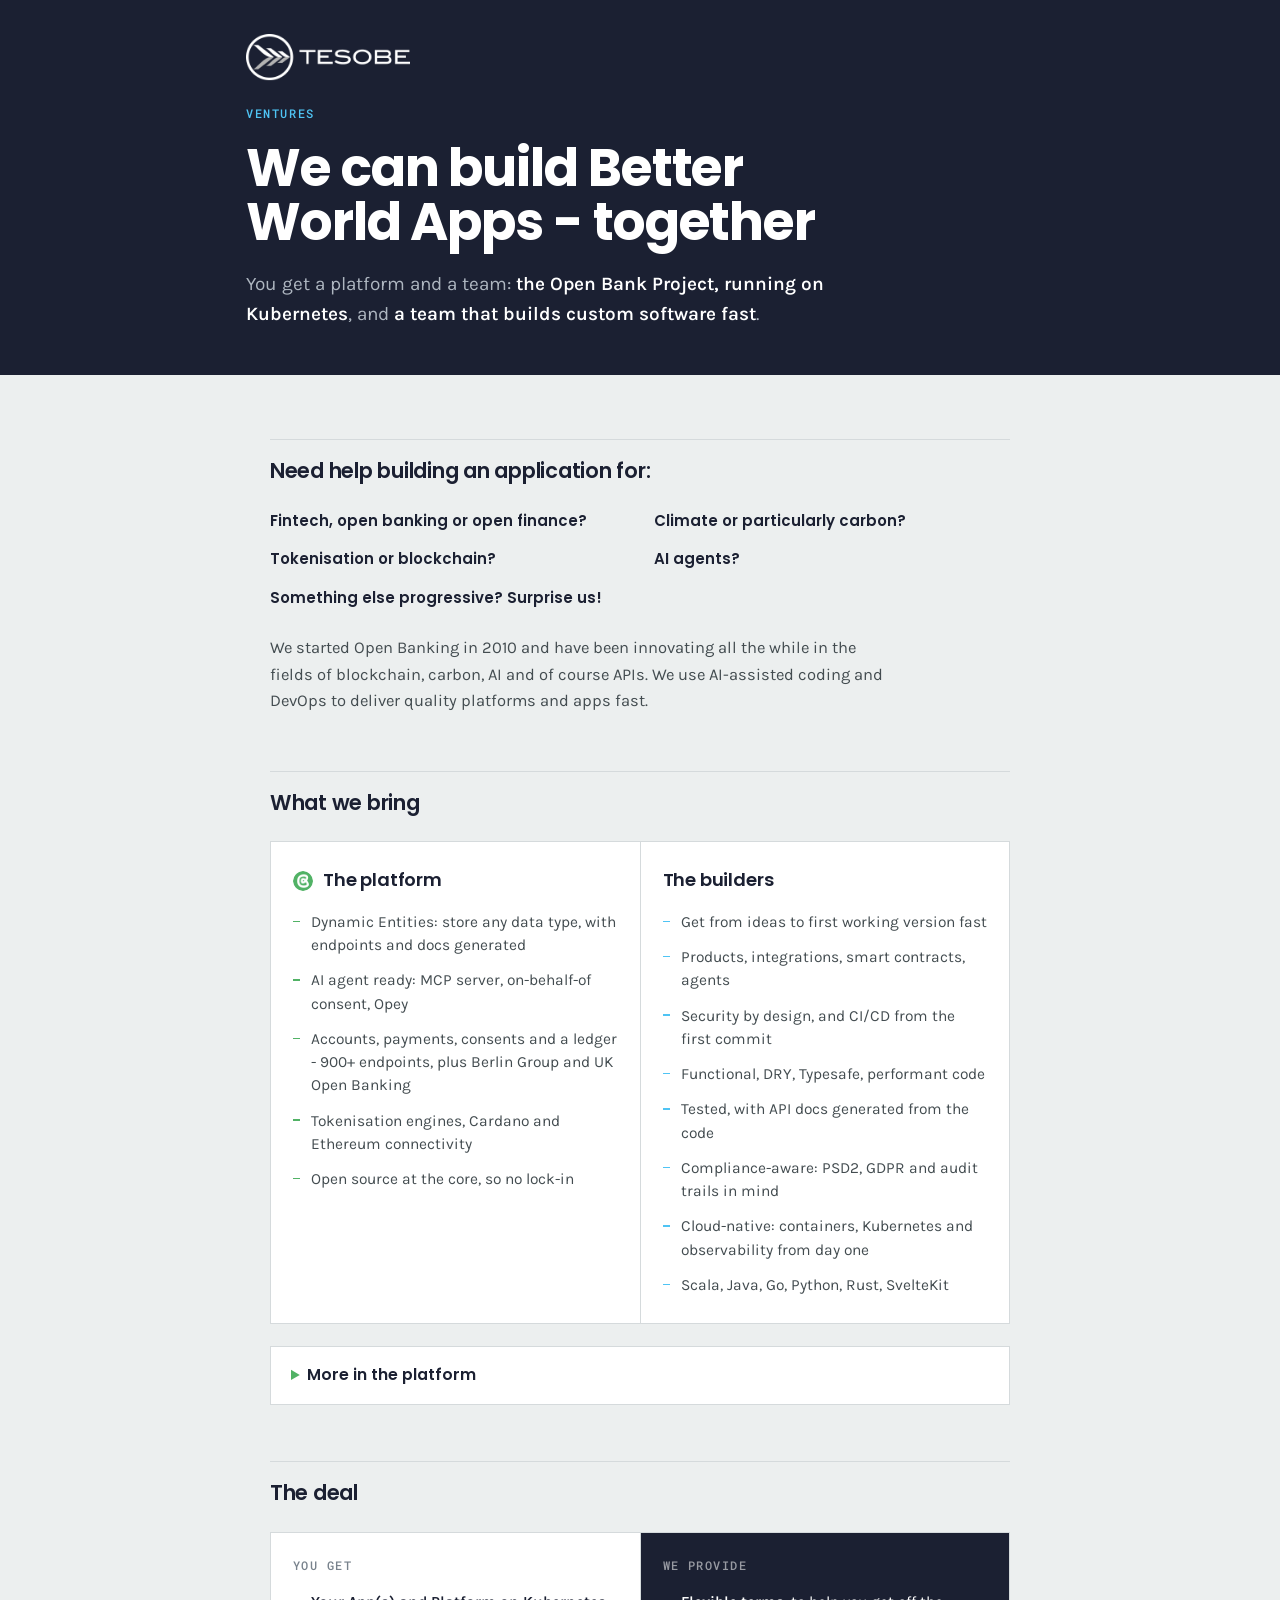
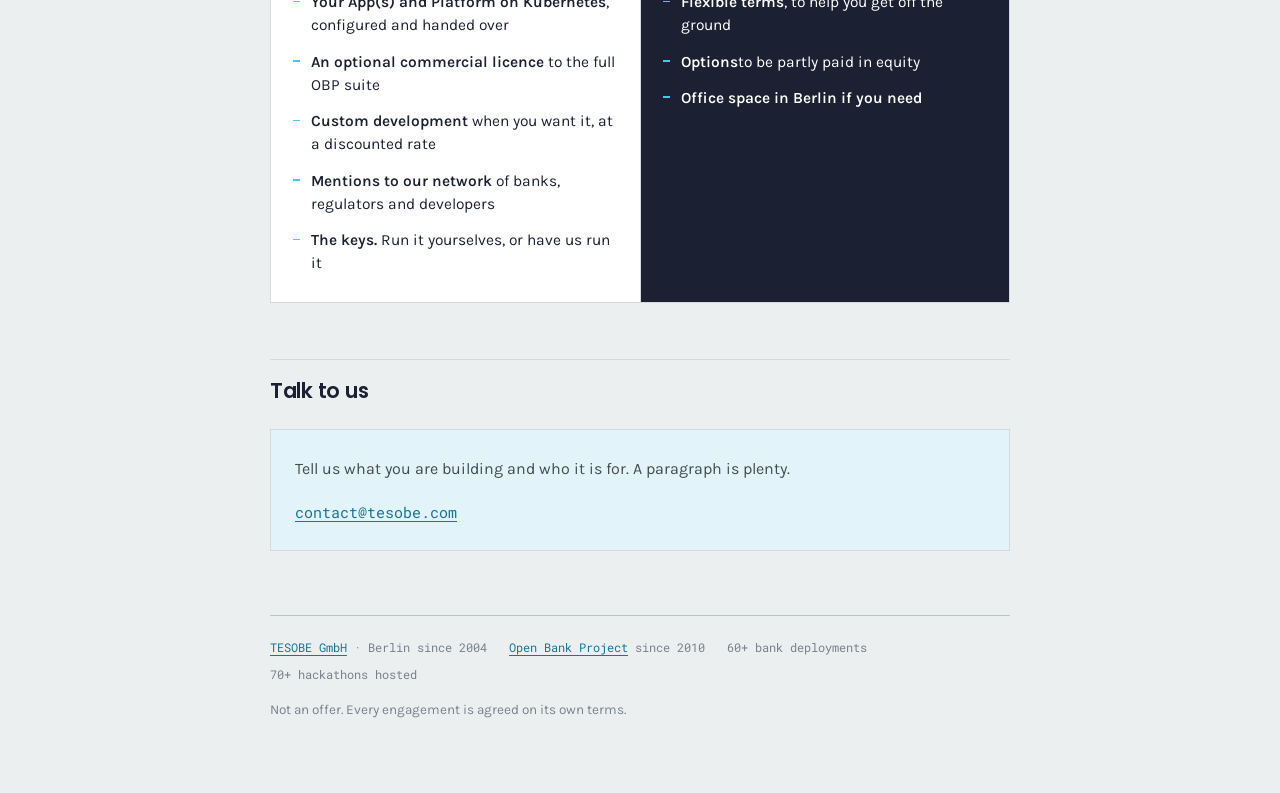
==== docs/index.html @ 0cf155ab "builders" ====
<!doctype html>
<html lang="en">
<head>
<meta charset="utf-8">
<meta name="viewport" content="width=device-width, initial-scale=1">
<!-- ARTIFACT-START -->
<title>TESOBE Ventures</title>
<link rel="preconnect" href="https://fonts.googleapis.com">
<link rel="preconnect" href="https://fonts.gstatic.com" crossorigin>
<link rel="stylesheet" href="https://fonts.googleapis.com/css2?family=Poppins:wght@500;600;700&family=Karla:wght@400;500;700&family=Roboto+Mono:wght@400;500&display=swap">
<style>
  :root{
    --ground:#ECEFEF;
    --surface:#FFFFFF;
    --ink:#1B2032;
    --ink-2:#434C50;
    --muted:#78828C;
    --rule:#D5DADC;
    --rule-strong:#BDC4C8;
    --brand:#4FC4F4;
    --accent:#15759B;
    --accent-soft:#E3F3FA;
    --obp:#51B265;
    --obp-deep:#35804A;
    --masthead:#1B2032;
    --masthead-ink-2:#AEB6C0;
    --sans:"Poppins","Helvetica Neue",Helvetica,Arial,sans-serif;
    --body:"Karla","Helvetica Neue",Helvetica,Arial,sans-serif;
    --mono:"Roboto Mono",ui-monospace,SFMono-Regular,Menlo,Consolas,monospace;
  }
  @media (prefers-color-scheme: dark){
    :root:not([data-theme="light"]){
      --ground:#141926;
      --surface:#1E2433;
      --ink:#E9EDF0;
      --ink-2:#AEB7C2;
      --muted:#7F8895;
      --rule:#2B3244;
      --rule-strong:#3A435A;
      --accent:#6FD3F8;
      --accent-soft:#12303E;
      --obp-deep:#77CC8B;
      --masthead:#0F1420;
    }
  }
  :root[data-theme="dark"]{
    --ground:#141926;
    --surface:#1E2433;
    --ink:#E9EDF0;
    --ink-2:#AEB7C2;
    --muted:#7F8895;
    --rule:#2B3244;
    --rule-strong:#3A435A;
    --accent:#6FD3F8;
    --accent-soft:#12303E;
    --obp-deep:#77CC8B;
    --masthead:#0F1420;
  }

  *{box-sizing:border-box}
  body{
    margin:0;
    background:var(--ground);
    color:var(--ink);
    font-family:var(--body);
    font-size:17px;
    line-height:1.6;
    -webkit-font-smoothing:antialiased;
  }
  .page{max-width:788px; margin:0 auto; padding-inline:24px; padding-block:8px 72px}
  @media (max-width:520px){ .page{padding-inline:16px; padding-block:4px 56px} }

  a{color:var(--accent); text-underline-offset:3px; text-decoration-thickness:1px}
  a:focus-visible,summary:focus-visible{outline:2px solid var(--accent); outline-offset:3px; border-radius:2px}

  .eyebrow{
    font-family:var(--mono); font-size:11.5px; font-weight:500;
    letter-spacing:.14em; text-transform:uppercase; color:var(--accent); margin:0;
  }

  /* ---- masthead ---- */
  .masthead{background:var(--masthead); padding-block:34px 46px; padding-inline:24px}
  .mast-inner{max-width:788px; margin:0 auto}
  .logo{display:block; width:164px; height:auto; margin:0 0 24px}
  .masthead h1{color:#fff}
  .masthead .lede{color:var(--masthead-ink-2)}
  .masthead .lede strong{color:#fff; font-weight:600}
  .masthead .eyebrow{color:var(--brand)}
  @media (max-width:520px){ .masthead{padding-inline:16px} }
  h1{
    font-family:var(--sans); font-weight:700;
    font-size:clamp(34px,6.6vw,52px); line-height:1.04; letter-spacing:-.021em;
    text-wrap:balance; margin:18px 0 0;
  }
  .lede{font-size:19px; line-height:1.58; max-width:60ch; margin:20px 0 0}

  /* ---- sections ---- */
  section{margin-top:56px}
  .sechead{border-top:1px solid var(--rule); padding-top:14px; margin-bottom:22px}
  .sechead h2{font-family:var(--sans); font-weight:600; font-size:21px; letter-spacing:-.012em; margin:0}

  /* ---- two things we bring ---- */
  .bring{display:grid; grid-template-columns:1fr 1fr; gap:1px; background:var(--rule); border:1px solid var(--rule)}
  @media (max-width:640px){ .bring{grid-template-columns:1fr} }
  .panel{background:var(--surface); padding:24px 22px 26px}
  .panel h3{font-family:var(--sans); font-size:18px; font-weight:600; letter-spacing:-.01em; margin:0 0 16px; display:flex; align-items:center; gap:10px}
  .panel ul{list-style:none; margin:0; padding:0; display:flex; flex-direction:column; gap:12px}
  .panel li{font-size:15.5px; line-height:1.5; padding-left:18px; position:relative; color:var(--ink-2)}
  .panel li::before{content:""; position:absolute; left:0; top:.62em; width:7px; height:1.5px; background:var(--brand)}
  .panel.platform li::before{background:var(--obp)}
  .obp-mark{width:20px; height:20px; border-radius:50%; flex:none}

  /* ---- interests ---- */
  .interests{list-style:none; margin:0; padding:0; display:grid; grid-template-columns:1fr 1fr; gap:14px 28px}
  @media (max-width:640px){ .interests{grid-template-columns:1fr} }
  .interests li{font-size:15.5px; line-height:1.5; color:var(--ink-2)}
  .interests b{display:block; margin:0; font-family:var(--sans); font-size:15px; font-weight:600; color:var(--ink); margin-bottom:2px}
  .after{font-size:16.5px; line-height:1.6; color:var(--ink-2); margin:24px 0 0; max-width:62ch}


  /* ---- the deal: figures and get / give ---- */
  .deal{display:grid; grid-template-columns:1fr 1fr; gap:1px; background:var(--rule); border:1px solid var(--rule)}
  @media (max-width:640px){ .deal{grid-template-columns:1fr} }
  .dpanel{background:var(--surface); padding:24px 22px 26px}
  .dpanel h4{font-family:var(--mono); font-size:11.5px; font-weight:500; letter-spacing:.13em; text-transform:uppercase; color:var(--muted); margin:0 0 16px}
  .dpanel ul{list-style:none; margin:0; padding:0; display:flex; flex-direction:column; gap:13px}
  .dpanel li{font-size:15.5px; line-height:1.5; padding-left:18px; position:relative; color:var(--ink)}
  .dpanel li::before{content:""; position:absolute; left:0; top:.62em; width:7px; height:1.5px; background:var(--brand)}
  .dpanel li b{font-weight:600}
  .dpanel.give{background:var(--masthead)}
  .dpanel.give h4{color:rgba(255,255,255,.55)}
  .dpanel.give li{color:#fff}

  /* ---- platform detail, folded away ---- */
  details{background:var(--surface); border:1px solid var(--rule); margin-top:22px}
  summary{cursor:pointer; padding:16px 20px; font-family:var(--sans); font-weight:600; font-size:15.5px; color:var(--ink)}
  summary::marker{color:var(--obp)}
  .stack{list-style:none; margin:0; padding:4px 20px 22px; display:grid; grid-template-columns:1fr 1fr; gap:16px 28px}
  @media (max-width:640px){ .stack{grid-template-columns:1fr} }
  .stack li{font-size:15px; line-height:1.5; color:var(--ink-2)}
  .stack b{display:block; font-family:var(--sans); font-size:14px; font-weight:600; color:var(--obp-deep); margin-bottom:2px}

  /* ---- contact ---- */
  .contact{background:var(--accent-soft); border:1px solid var(--rule); padding:26px 24px}
  .contact p{margin:0 0 14px; font-size:16px; color:var(--ink-2); max-width:58ch}
  .contact .mailto{margin:18px 0 0; font-family:var(--mono); font-size:15px}

  footer{margin-top:64px; border-top:1px solid var(--rule-strong); padding-top:22px}
  .stats{display:flex; flex-wrap:wrap; gap:8px 22px; font-family:var(--mono); font-size:12px; color:var(--muted); margin:0}
  .legal{font-size:13.5px; line-height:1.55; color:var(--muted); max-width:62ch; margin:16px 0 0}

  @page { size: A4; margin: 14mm 12mm; }
  @media print {
    :root{ color-scheme: light; }
    *{ -webkit-print-color-adjust: exact; print-color-adjust: exact; }
    body{ background:#fff; font-size:10.5pt; }
    .page{ padding-block:18px 24px; max-width:none; }
    .masthead{ padding-block:22px 26px; }
    .mast-inner{ max-width:none; }
    h1{ font-size:30pt; }
    section{ margin-top:26px; }
    .bring, .contact, .stack li, .panel li, .deal, .dpanel li{ break-inside:avoid; }
    a{ text-decoration:none; }
  }
</style>
</head>
<body>
<header class="masthead">
  <div class="mast-inner">
    <img class="logo" alt="TESOBE" src="[data-uri]">
    <p class="eyebrow">Ventures</p>
    <h1>We can build Better World Apps - together</h1>
    <p class="lede">You get a platform and a team: <strong>the Open Bank Project, running on Kubernetes</strong>, and <strong>a team that builds custom software fast</strong>.</p>
  </div>
</header>

<div class="page">

  <section id="interests">
    <div class="sechead"><h2>Need help building an application for:</h2></div>
    <ul class="interests">
      <li><b>Fintech, open banking or open finance?</b></li>
      <li><b>Climate or particularly carbon?</b></li>
      <li><b>Tokenisation or blockchain?</b></li>
      <li><b>AI agents?</b></li>
      <li><b>Something else progressive? Surprise us!</b></li>
    </ul>
    <p class="after">We started Open Banking in 2010 and have been innovating all the while in the fields of blockchain, carbon, AI and of course APIs. We use AI-assisted coding and DevOps to deliver quality platforms and apps fast.</p>
  </section>

  <section id="bring">
    <div class="sechead"><h2>What we bring</h2></div>
    <div class="bring">
      <div class="panel platform">
        <h3><img class="obp-mark" alt="" src="[data-uri]">The platform</h3>
        <ul>
          <li>Dynamic Entities: store any data type, with endpoints and docs generated</li>
          <li>AI agent ready: MCP server, on-behalf-of consent, Opey</li>
          <li>Accounts, payments, consents and a ledger - 900+ endpoints, plus Berlin Group and UK Open Banking</li>
          <li>Tokenisation engines, Cardano and Ethereum connectivity</li>
          <li>Open source at the core, so no lock-in</li>
        </ul>
      </div>
      <div class="panel build">
        <h3>The builders</h3>
        <ul>
          <li>Get from ideas to first working version fast</li>
          <li>Products, integrations, smart contracts, agents</li>
          <li>Security by design, and CI/CD from the first commit</li>
          <li>Functional, DRY, Typesafe, performant code</li>
          <li>Tested, with API docs generated from the code</li>
          <li>Compliance-aware: PSD2, GDPR and audit trails in mind</li>
          <li>Cloud-native: containers, Kubernetes and observability from day one</li>
          <li>Scala, Java, Go, Python, Rust, SvelteKit</li>
        </ul>
      </div>
    </div>

    <details>
      <summary>More in the platform</summary>
      <ul class="stack">
        <li><b>Multi-bank</b>Many banks or brands on one instance.</li>
        <li><b>Standards</b>OBP, UK Open Banking, Berlin Group.</li>
        <li><b>Connectors</b>REST, RabbitMQ, gRPC and more - switched by config.</li>
        <li><b>Dynamic endpoints</b>Wrap your own services, no fork.</li>
        <li><b>Signal channels</b>Where agents find each other.</li>
        <li><b>Open source</b>No black boxes.</li>
      </ul>
    </details>
  </section>

  <section id="deal">
    <div class="sechead"><h2>The deal</h2></div>
    <div class="deal">
      <div class="dpanel">
        <h4>You Get</h4>
        <ul>
          <li><b>Your App(s) and Platform on Kubernetes</b>, configured and handed over</li>
          <li><b>An optional commercial licence</b> to the full OBP suite</li>
          <li><b>Custom development</b> when you want it, at a discounted rate</li>
          <li><b>Mentions to our network</b> of banks, regulators and developers</li>
          <li><b>The keys.</b> Run it yourselves, or have us run it</li>
        </ul>
      </div>
      <div class="dpanel give">
        <h4>We provide</h4>
        <ul>
          <li><b>Flexible terms</b>, to help you get off the ground</li>
          <li><b>Options</b>to be partly paid in equity</li>
          <li><b>Office space in Berlin if you need</b></li>
        </ul>
      </div>
    </div>
  </section>

  <section id="talk">
    <div class="sechead"><h2>Talk to us</h2></div>
    <div class="contact">
      <p>Tell us what you are building and who it is for. A paragraph is plenty.</p>
      <p class="mailto"><a href="mailto:contact@tesobe.com?subject=TESOBE%20Ventures">contact@tesobe.com</a></p>
    </div>
  </section>

  <footer>
    <p class="stats">
      <span><a href="https://www.tesobe.com">TESOBE GmbH</a> · Berlin since 2004</span>
      <span><a href="https://www.openbankproject.com">Open Bank Project</a> since 2010</span>
      <span>60+ bank deployments</span>
      <span>70+ hackathons hosted</span>
    </p>
    <p class="legal">Not an offer. Every engagement is agreed on its own terms.</p>
  </footer>

</div>
<!-- ARTIFACT-END -->
</body>
</html>
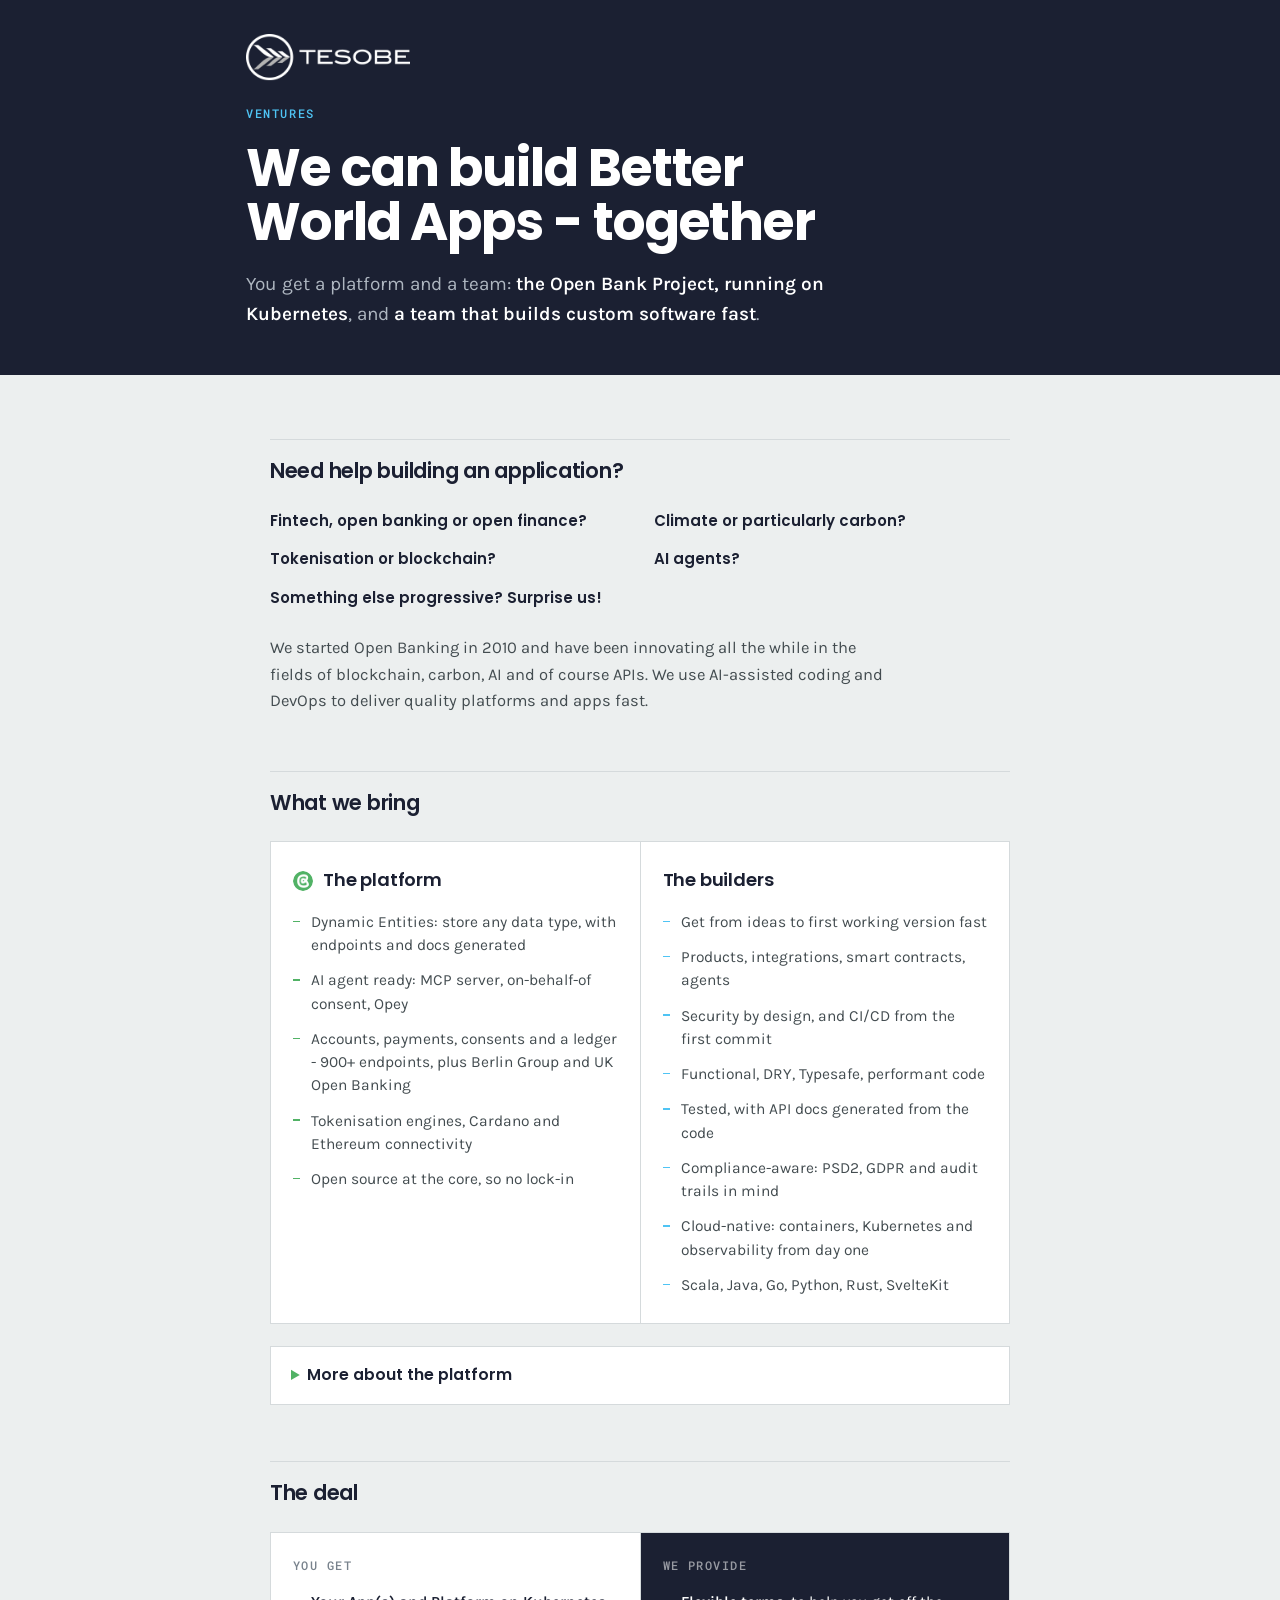
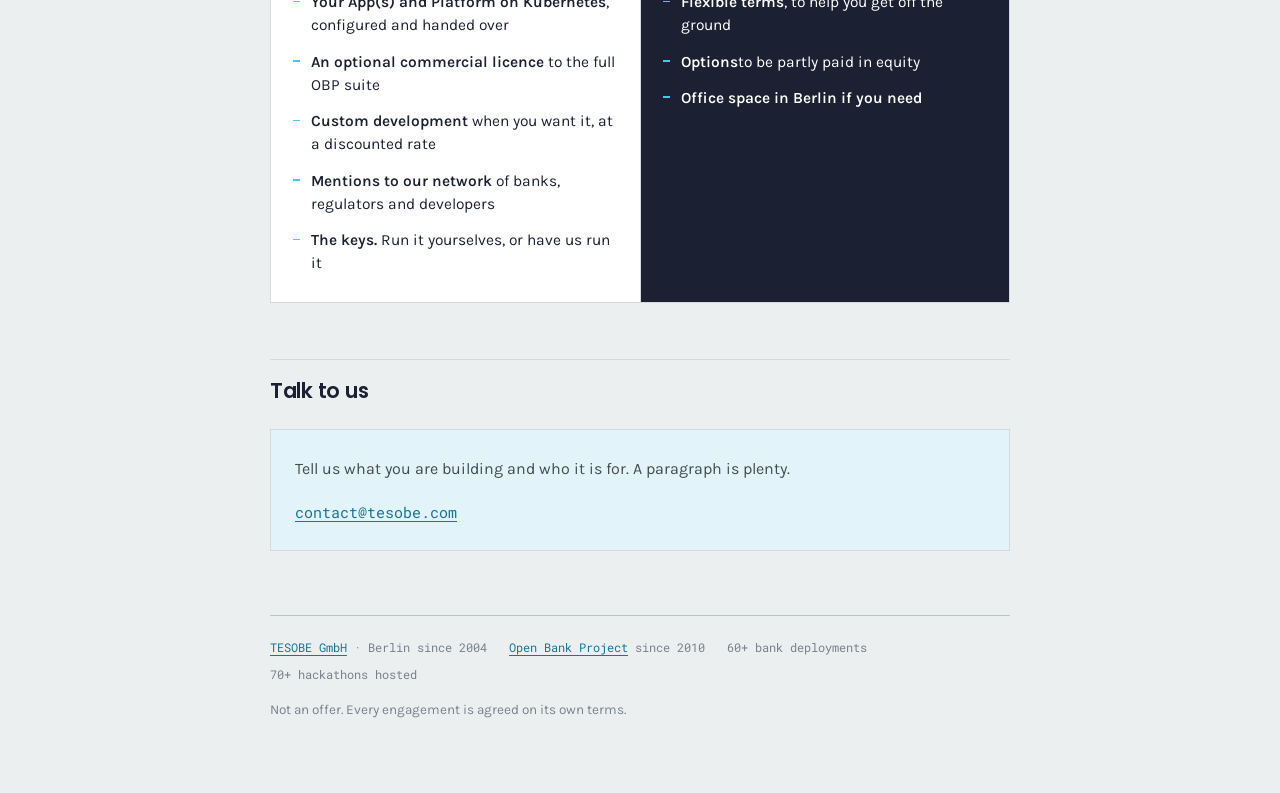
==== commit 31f64c74: "github link" ====
--- a/docs/index.html
+++ b/docs/index.html
@@ -177,7 +177,7 @@
 <div class="page">
 
   <section id="interests">
-    <div class="sechead"><h2>Need help building an application for:</h2></div>
+    <div class="sechead"><h2>Need help building an application?</h2></div>
     <ul class="interests">
       <li><b>Fintech, open banking or open finance?</b></li>
       <li><b>Climate or particularly carbon?</b></li>
@@ -217,14 +217,14 @@
     </div>
 
     <details>
-      <summary>More in the platform</summary>
+      <summary>More about the platform</summary>
       <ul class="stack">
-        <li><b>Multi-bank</b>Many banks or brands on one instance.</li>
-        <li><b>Standards</b>OBP, UK Open Banking, Berlin Group.</li>
-        <li><b>Connectors</b>REST, RabbitMQ, gRPC and more - switched by config.</li>
+        <li><b>Multiple Name Spaces / Tenants</b>Many banks, brands or projects on one instance.</li>
+        <li><b>API Standards</b>OBP, UK Open Banking, Berlin Group.</li>
+        <li><b>Flexible Connectors</b>REST, RabbitMQ, gRPC and more - switched by config.</li>
         <li><b>Dynamic endpoints</b>Wrap your own services, no fork.</li>
         <li><b>Signal channels</b>Where agents find each other.</li>
-        <li><b>Open source</b>No black boxes.</li>
+        <li><b>Open source</b>No black boxes. Us on <a href="https://github.com/OpenBankProject">GitHub</a></li>
       </ul>
     </details>
   </section>
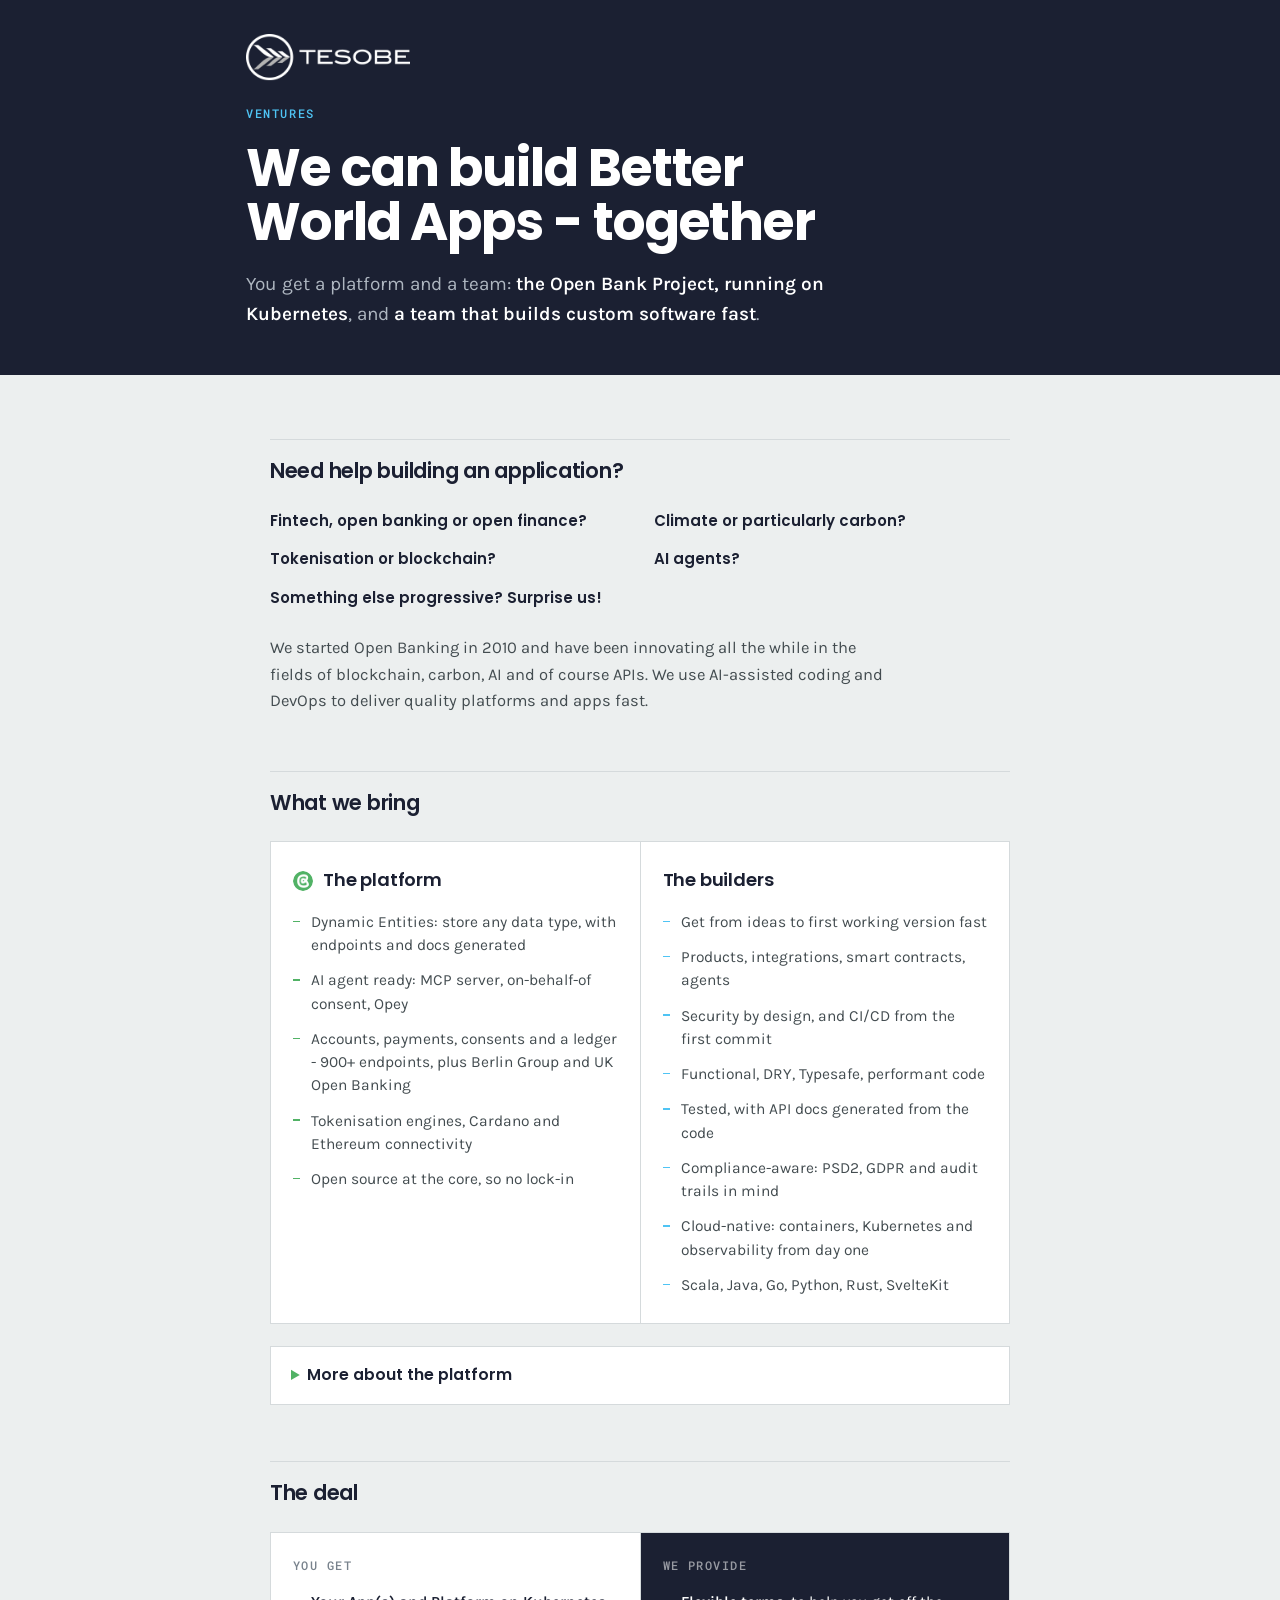
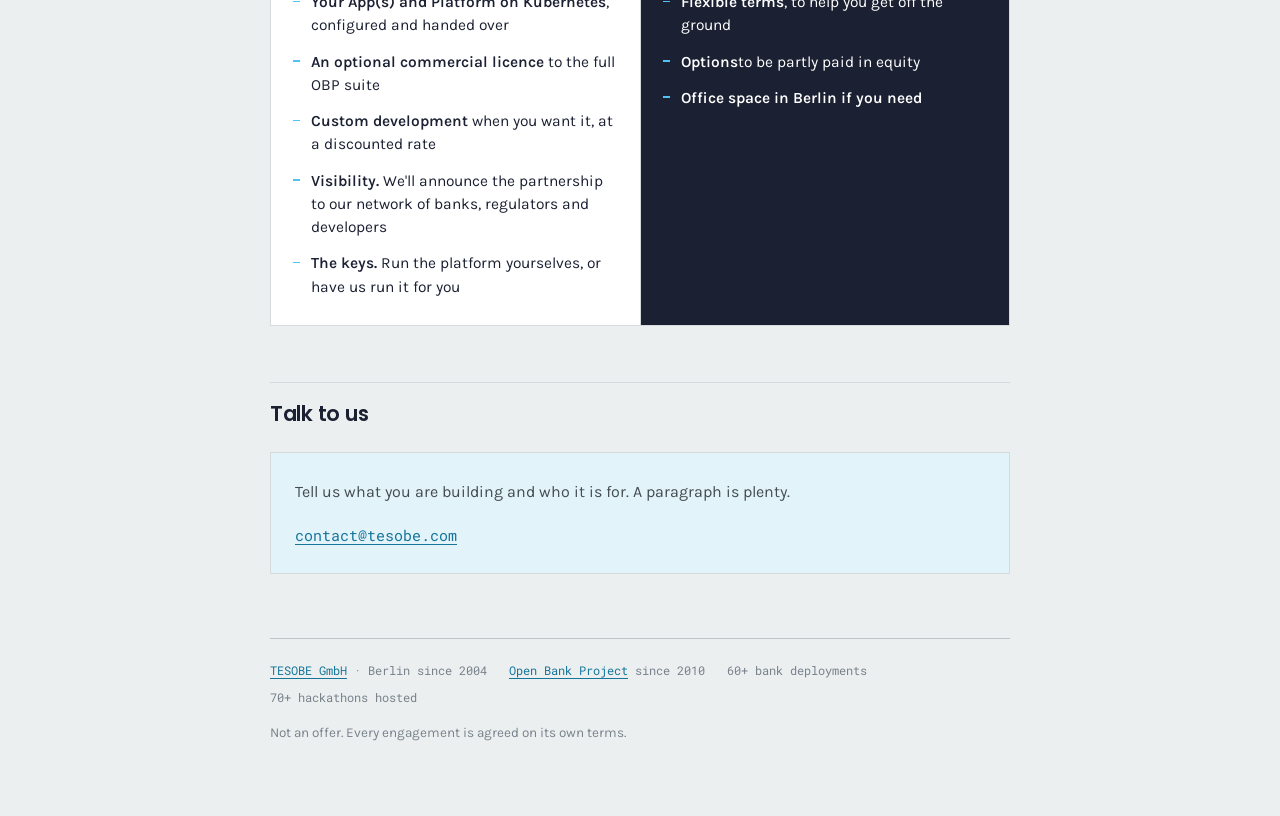
==== commit 53aebbc8: "the deal" ====
--- a/docs/index.html
+++ b/docs/index.html
@@ -238,8 +238,8 @@
           <li><b>Your App(s) and Platform on Kubernetes</b>, configured and handed over</li>
           <li><b>An optional commercial licence</b> to the full OBP suite</li>
           <li><b>Custom development</b> when you want it, at a discounted rate</li>
-          <li><b>Mentions to our network</b> of banks, regulators and developers</li>
-          <li><b>The keys.</b> Run it yourselves, or have us run it</li>
+          <li><b>Visibility.</b> We'll announce the partnership to our network of banks, regulators and developers</li>
+          <li><b>The keys.</b> Run the platform yourselves, or have us run it for you</li>
         </ul>
       </div>
       <div class="dpanel give">
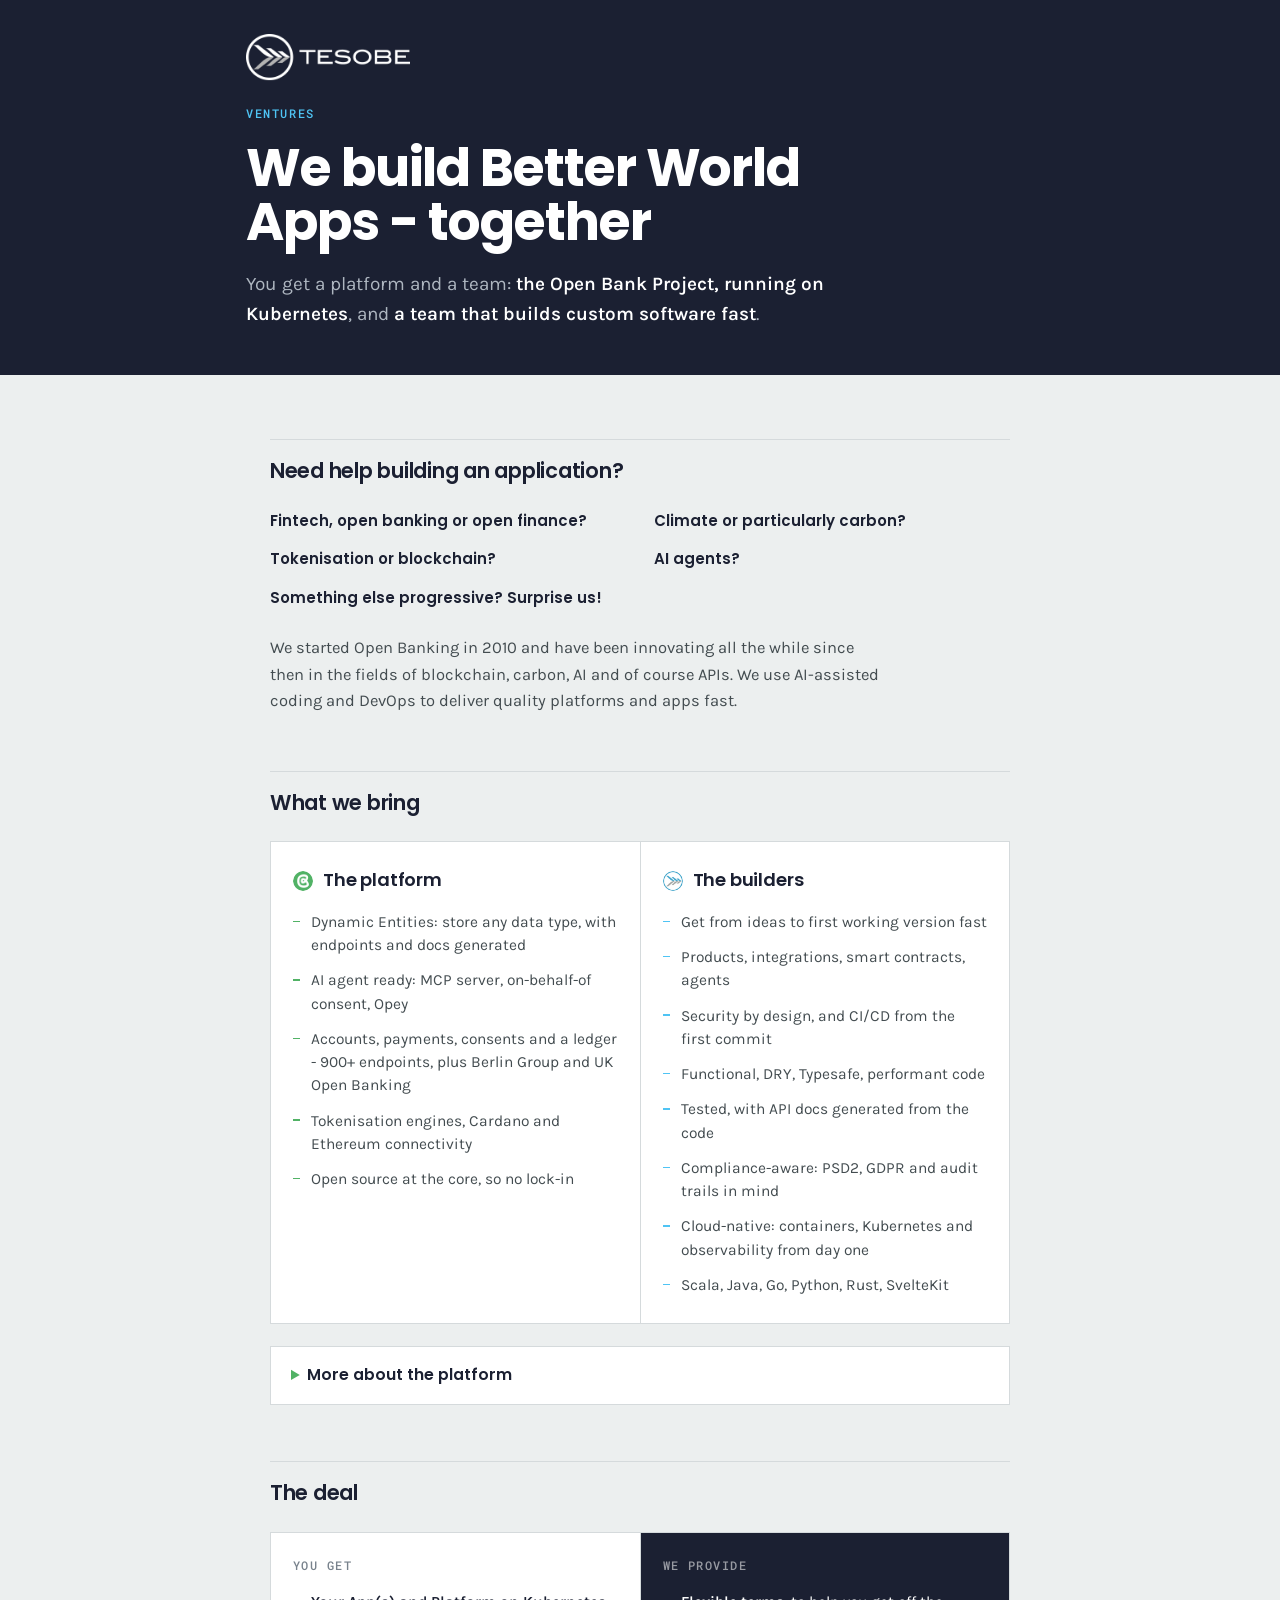
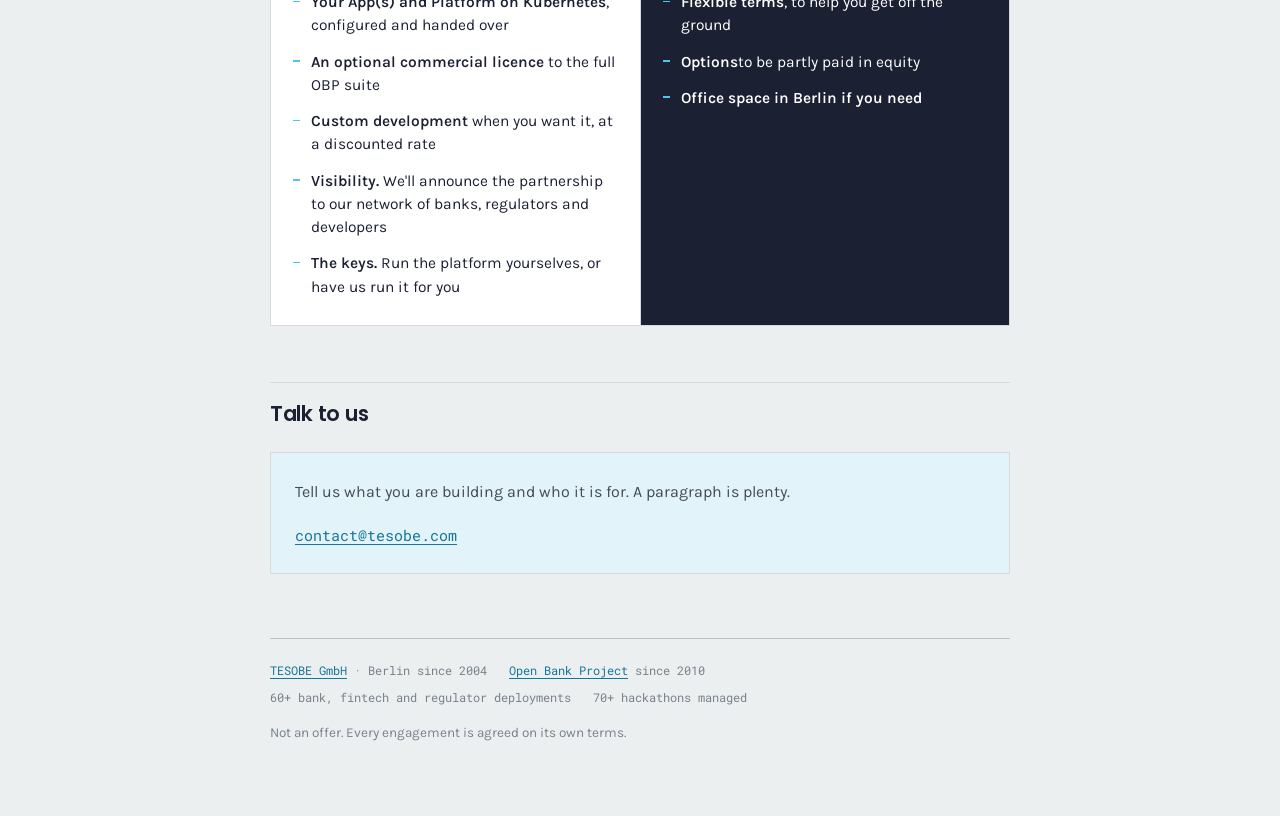
==== commit 0ad73f12: "logo and text" ====
--- a/docs/index.html
+++ b/docs/index.html
@@ -108,7 +108,7 @@
   .panel li{font-size:15.5px; line-height:1.5; padding-left:18px; position:relative; color:var(--ink-2)}
   .panel li::before{content:""; position:absolute; left:0; top:.62em; width:7px; height:1.5px; background:var(--brand)}
   .panel.platform li::before{background:var(--obp)}
-  .obp-mark{width:20px; height:20px; border-radius:50%; flex:none}
+  .logo-mark{width:20px; height:20px; border-radius:50%; flex:none}
 
   /* ---- interests ---- */
   .interests{list-style:none; margin:0; padding:0; display:grid; grid-template-columns:1fr 1fr; gap:14px 28px}
@@ -169,7 +169,7 @@
   <div class="mast-inner">
     <img class="logo" alt="TESOBE" src="[data-uri]">
     <p class="eyebrow">Ventures</p>
-    <h1>We can build Better World Apps - together</h1>
+    <h1>We build Better World Apps - together</h1>
     <p class="lede">You get a platform and a team: <strong>the Open Bank Project, running on Kubernetes</strong>, and <strong>a team that builds custom software fast</strong>.</p>
   </div>
 </header>
@@ -185,14 +185,14 @@
       <li><b>AI agents?</b></li>
       <li><b>Something else progressive? Surprise us!</b></li>
     </ul>
-    <p class="after">We started Open Banking in 2010 and have been innovating all the while in the fields of blockchain, carbon, AI and of course APIs. We use AI-assisted coding and DevOps to deliver quality platforms and apps fast.</p>
+    <p class="after">We started Open Banking in 2010 and have been innovating all the while since then in the fields of blockchain, carbon, AI and of course APIs. We use AI-assisted coding and DevOps to deliver quality platforms and apps fast.</p>
   </section>
 
   <section id="bring">
     <div class="sechead"><h2>What we bring</h2></div>
     <div class="bring">
       <div class="panel platform">
-        <h3><img class="obp-mark" alt="" src="[data-uri]">The platform</h3>
+        <h3><img class="logo-mark" alt="" src="[data-uri]">The platform</h3>
         <ul>
           <li>Dynamic Entities: store any data type, with endpoints and docs generated</li>
           <li>AI agent ready: MCP server, on-behalf-of consent, Opey</li>
@@ -202,7 +202,7 @@
         </ul>
       </div>
       <div class="panel build">
-        <h3>The builders</h3>
+        <h3><img class="logo-mark" alt="" src="[data-uri]">The builders</h3>
         <ul>
           <li>Get from ideas to first working version fast</li>
           <li>Products, integrations, smart contracts, agents</li>
@@ -265,8 +265,8 @@
     <p class="stats">
       <span><a href="https://www.tesobe.com">TESOBE GmbH</a> · Berlin since 2004</span>
       <span><a href="https://www.openbankproject.com">Open Bank Project</a> since 2010</span>
-      <span>60+ bank deployments</span>
-      <span>70+ hackathons hosted</span>
+      <span>60+ bank, fintech and regulator deployments</span>
+      <span>70+ hackathons managed</span>
     </p>
     <p class="legal">Not an offer. Every engagement is agreed on its own terms.</p>
   </footer>
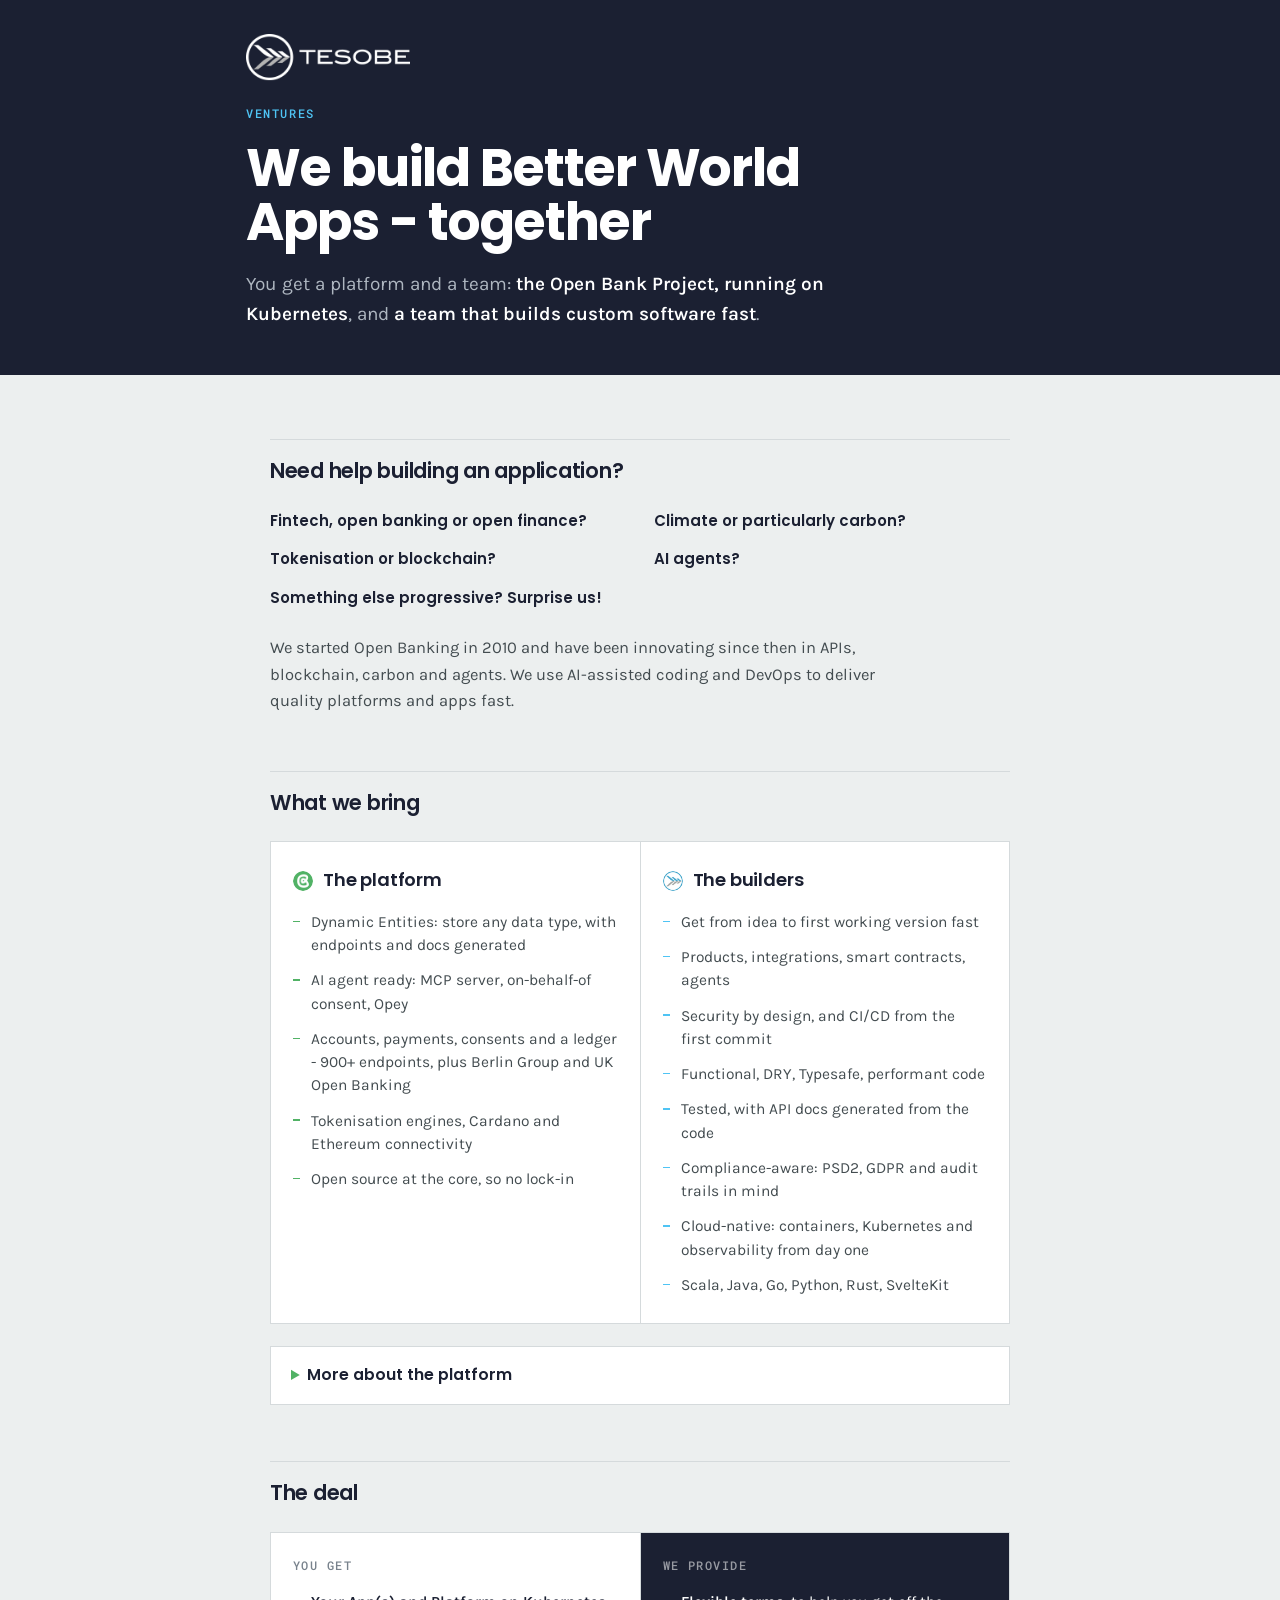
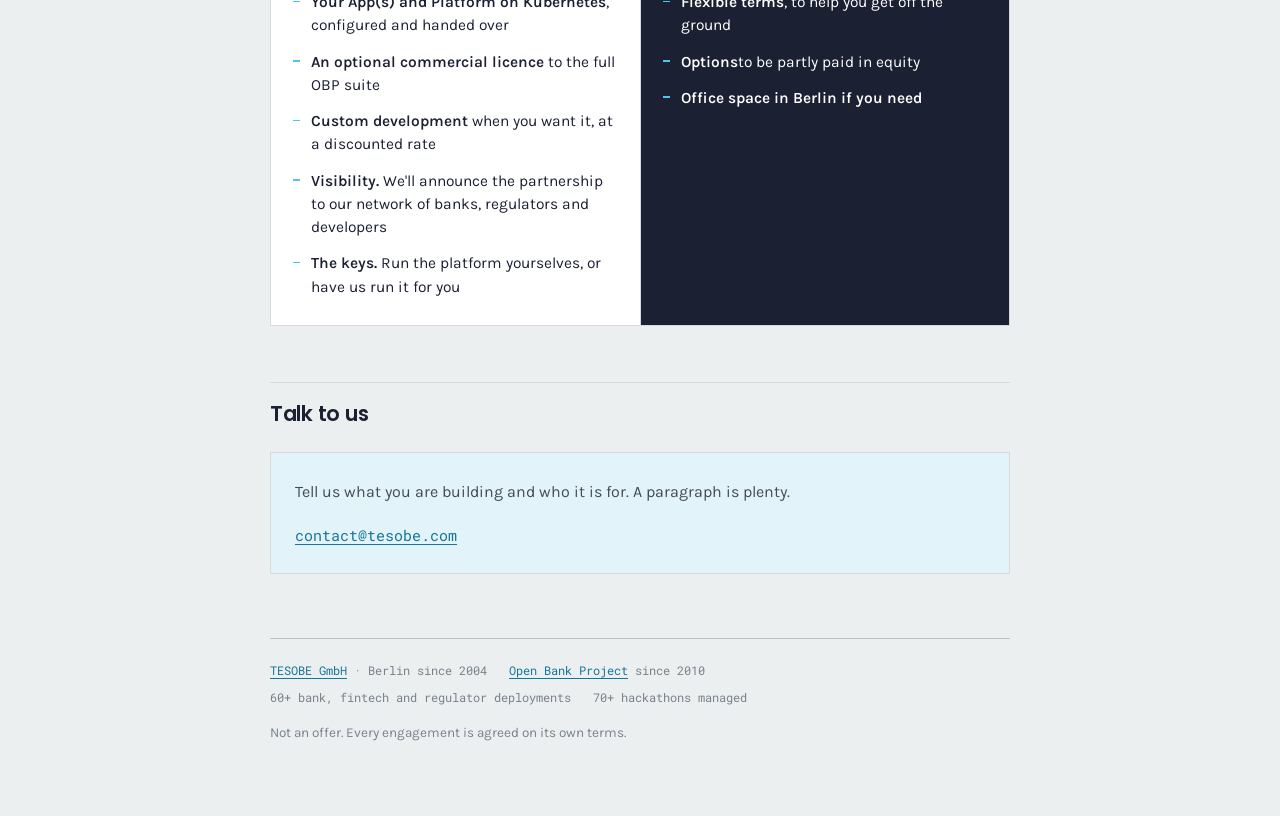
==== commit e1ea885f: "tweaks" ====
--- a/docs/index.html
+++ b/docs/index.html
@@ -185,7 +185,7 @@
       <li><b>AI agents?</b></li>
       <li><b>Something else progressive? Surprise us!</b></li>
     </ul>
-    <p class="after">We started Open Banking in 2010 and have been innovating all the while since then in the fields of blockchain, carbon, AI and of course APIs. We use AI-assisted coding and DevOps to deliver quality platforms and apps fast.</p>
+    <p class="after">We started Open Banking in 2010 and have been innovating since then in APIs, blockchain, carbon and agents. We use AI-assisted coding and DevOps to deliver quality platforms and apps fast.</p>
   </section>
 
   <section id="bring">
@@ -204,7 +204,7 @@
       <div class="panel build">
         <h3><img class="logo-mark" alt="" src="[data-uri]">The builders</h3>
         <ul>
-          <li>Get from ideas to first working version fast</li>
+          <li>Get from idea to first working version fast</li>
           <li>Products, integrations, smart contracts, agents</li>
           <li>Security by design, and CI/CD from the first commit</li>
           <li>Functional, DRY, Typesafe, performant code</li>
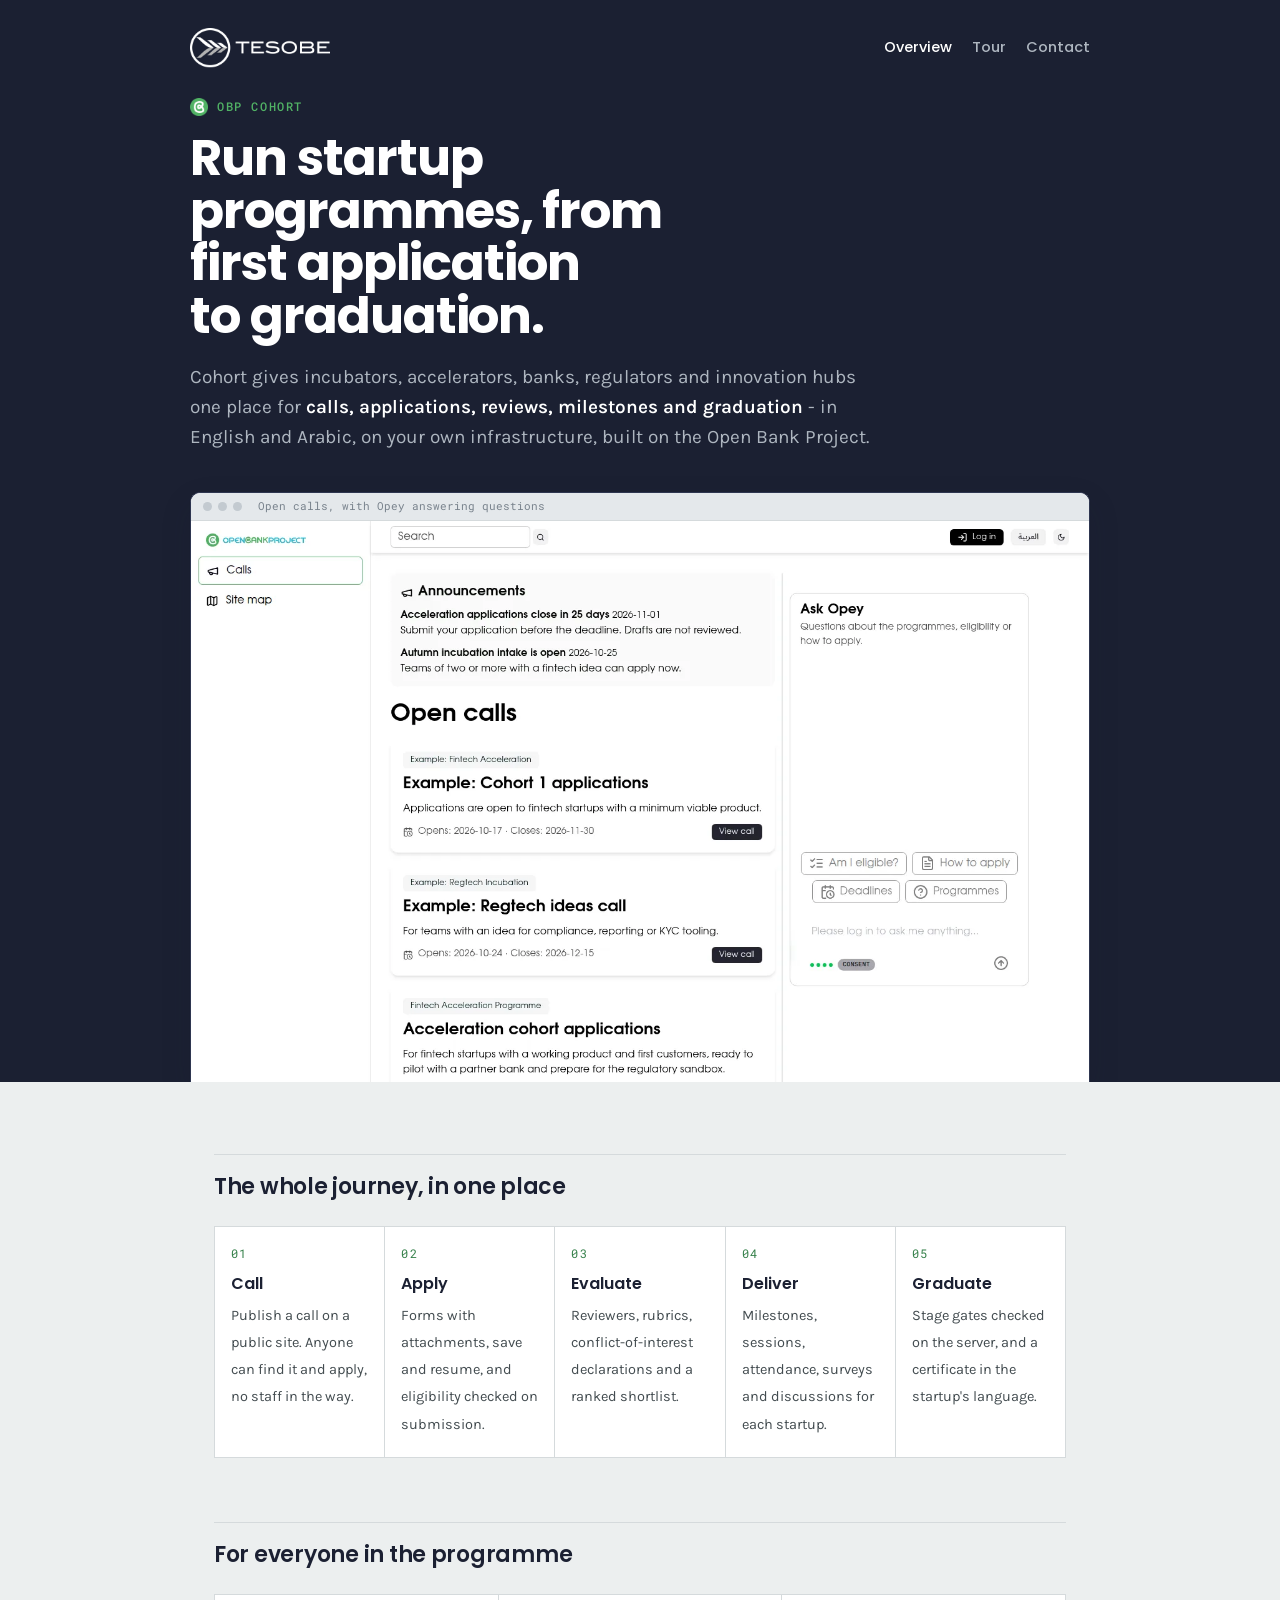
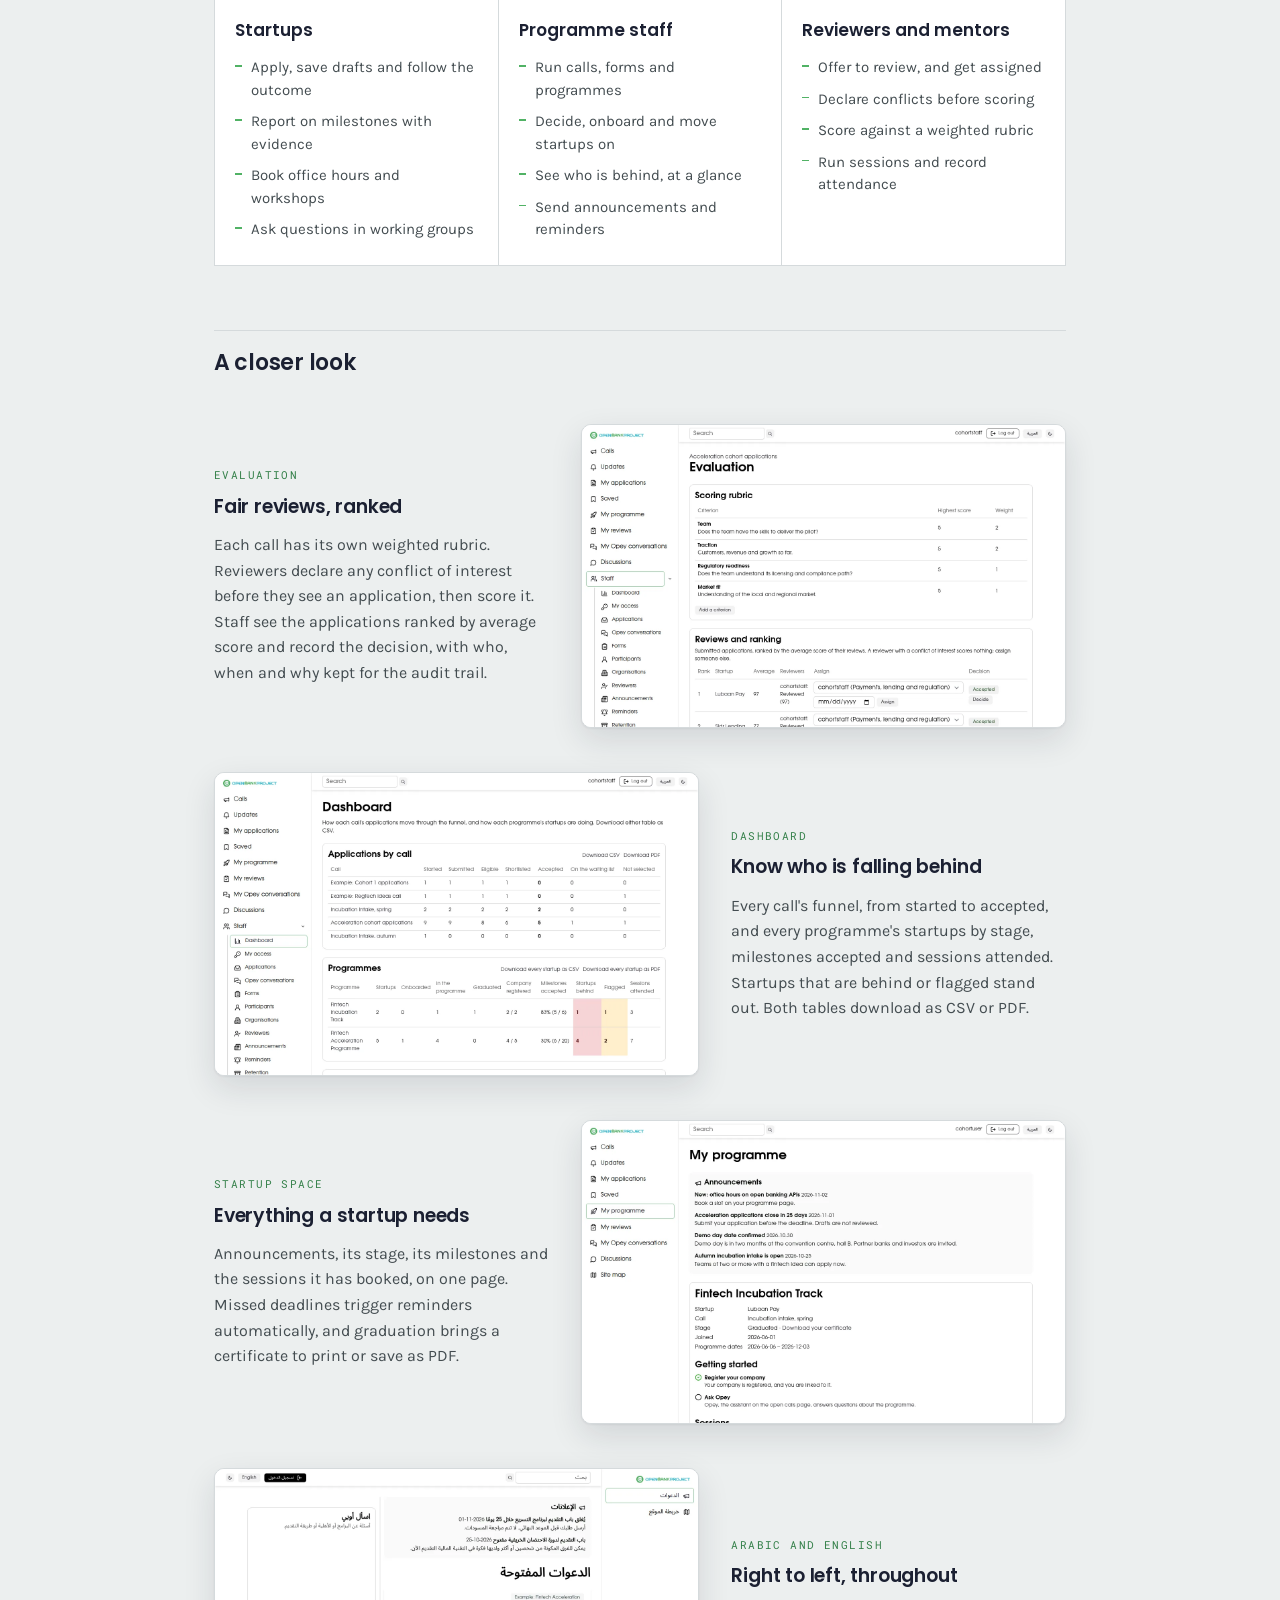
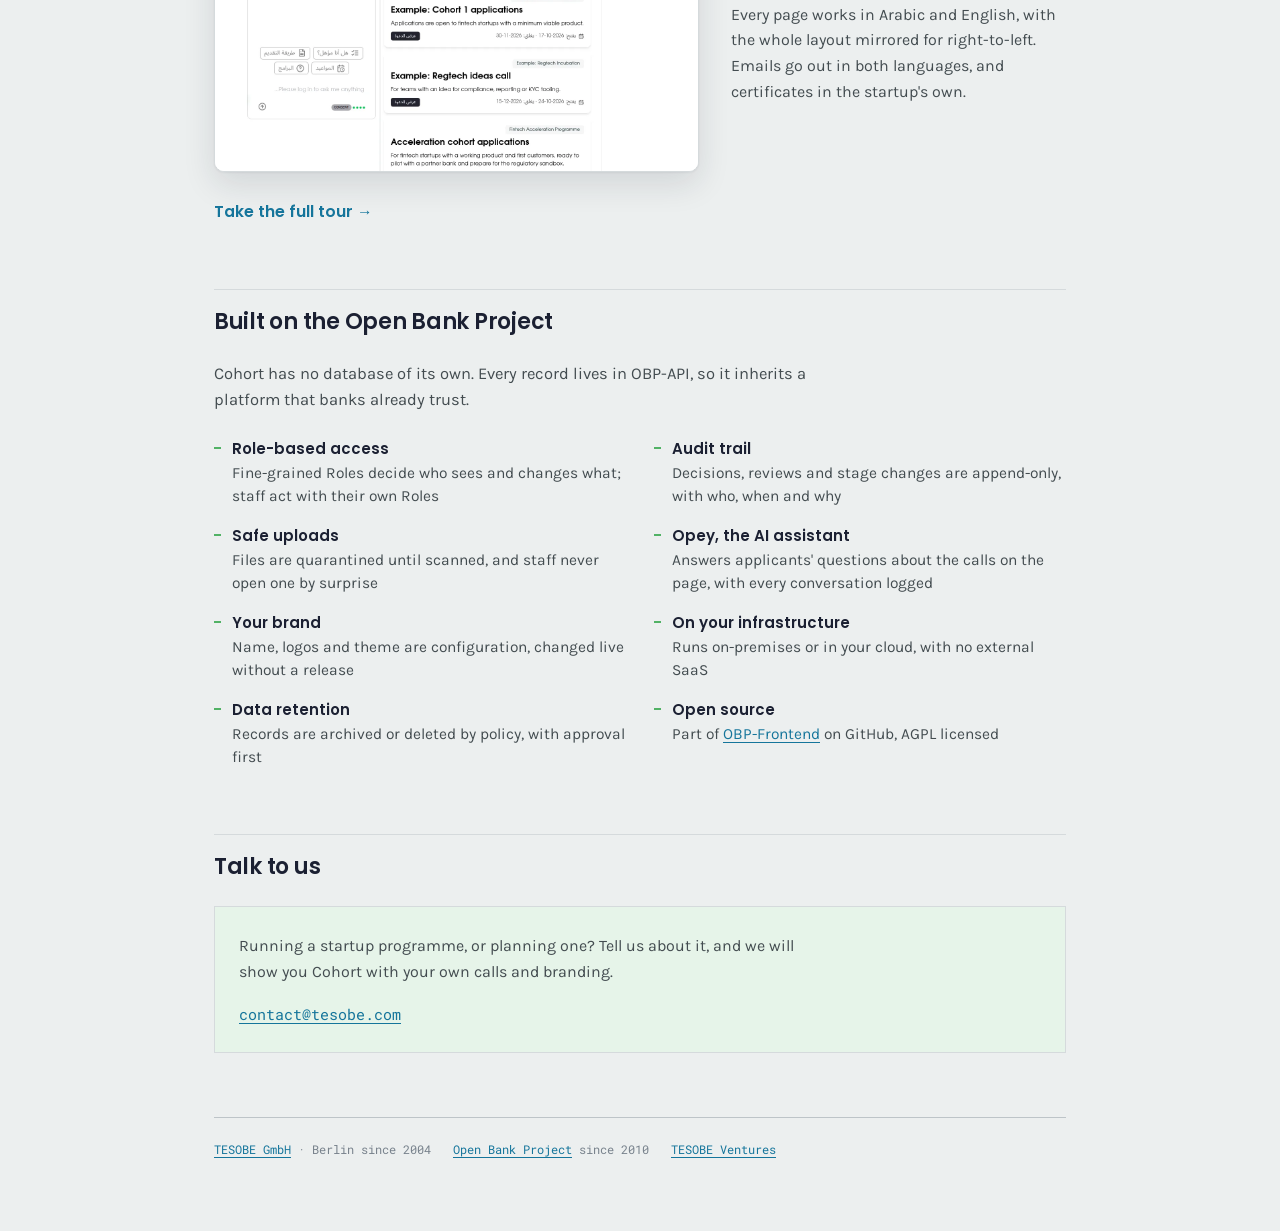
==== commit 0b1d4f7a: "Marketing pages for Cohort" ====
--- a/docs/index.html
+++ b/docs/index.html
@@ -3,261 +3,145 @@
 <head>
 <meta charset="utf-8">
 <meta name="viewport" content="width=device-width, initial-scale=1">
-<!-- ARTIFACT-START -->
-<title>TESOBE Ventures</title>
+<title>OBP Cohort</title>
+<meta name="description" content="OBP Cohort runs startup programmes from the first application to graduation: calls, applications, reviews, milestones, sessions and certificates, in English and Arabic.">
+<link rel="icon" type="image/png" href="img/obp-mark.png">
 <link rel="preconnect" href="https://fonts.googleapis.com">
 <link rel="preconnect" href="https://fonts.gstatic.com" crossorigin>
 <link rel="stylesheet" href="https://fonts.googleapis.com/css2?family=Poppins:wght@500;600;700&family=Karla:wght@400;500;700&family=Roboto+Mono:wght@400;500&display=swap">
-<style>
-  :root{
-    --ground:#ECEFEF;
-    --surface:#FFFFFF;
-    --ink:#1B2032;
-    --ink-2:#434C50;
-    --muted:#78828C;
-    --rule:#D5DADC;
-    --rule-strong:#BDC4C8;
-    --brand:#4FC4F4;
-    --accent:#15759B;
-    --accent-soft:#E3F3FA;
-    --obp:#51B265;
-    --obp-deep:#35804A;
-    --masthead:#1B2032;
-    --masthead-ink-2:#AEB6C0;
-    --sans:"Poppins","Helvetica Neue",Helvetica,Arial,sans-serif;
-    --body:"Karla","Helvetica Neue",Helvetica,Arial,sans-serif;
-    --mono:"Roboto Mono",ui-monospace,SFMono-Regular,Menlo,Consolas,monospace;
-  }
-  @media (prefers-color-scheme: dark){
-    :root:not([data-theme="light"]){
-      --ground:#141926;
-      --surface:#1E2433;
-      --ink:#E9EDF0;
-      --ink-2:#AEB7C2;
-      --muted:#7F8895;
-      --rule:#2B3244;
-      --rule-strong:#3A435A;
-      --accent:#6FD3F8;
-      --accent-soft:#12303E;
-      --obp-deep:#77CC8B;
-      --masthead:#0F1420;
-    }
-  }
-  :root[data-theme="dark"]{
-    --ground:#141926;
-    --surface:#1E2433;
-    --ink:#E9EDF0;
-    --ink-2:#AEB7C2;
-    --muted:#7F8895;
-    --rule:#2B3244;
-    --rule-strong:#3A435A;
-    --accent:#6FD3F8;
-    --accent-soft:#12303E;
-    --obp-deep:#77CC8B;
-    --masthead:#0F1420;
-  }
-
-  *{box-sizing:border-box}
-  body{
-    margin:0;
-    background:var(--ground);
-    color:var(--ink);
-    font-family:var(--body);
-    font-size:17px;
-    line-height:1.6;
-    -webkit-font-smoothing:antialiased;
-  }
-  .page{max-width:788px; margin:0 auto; padding-inline:24px; padding-block:8px 72px}
-  @media (max-width:520px){ .page{padding-inline:16px; padding-block:4px 56px} }
-
-  a{color:var(--accent); text-underline-offset:3px; text-decoration-thickness:1px}
-  a:focus-visible,summary:focus-visible{outline:2px solid var(--accent); outline-offset:3px; border-radius:2px}
-
-  .eyebrow{
-    font-family:var(--mono); font-size:11.5px; font-weight:500;
-    letter-spacing:.14em; text-transform:uppercase; color:var(--accent); margin:0;
-  }
-
-  /* ---- masthead ---- */
-  .masthead{background:var(--masthead); padding-block:34px 46px; padding-inline:24px}
-  .mast-inner{max-width:788px; margin:0 auto}
-  .logo{display:block; width:164px; height:auto; margin:0 0 24px}
-  .masthead h1{color:#fff}
-  .masthead .lede{color:var(--masthead-ink-2)}
-  .masthead .lede strong{color:#fff; font-weight:600}
-  .masthead .eyebrow{color:var(--brand)}
-  @media (max-width:520px){ .masthead{padding-inline:16px} }
-  h1{
-    font-family:var(--sans); font-weight:700;
-    font-size:clamp(34px,6.6vw,52px); line-height:1.04; letter-spacing:-.021em;
-    text-wrap:balance; margin:18px 0 0;
-  }
-  .lede{font-size:19px; line-height:1.58; max-width:60ch; margin:20px 0 0}
-
-  /* ---- sections ---- */
-  section{margin-top:56px}
-  .sechead{border-top:1px solid var(--rule); padding-top:14px; margin-bottom:22px}
-  .sechead h2{font-family:var(--sans); font-weight:600; font-size:21px; letter-spacing:-.012em; margin:0}
-
-  /* ---- two things we bring ---- */
-  .bring{display:grid; grid-template-columns:1fr 1fr; gap:1px; background:var(--rule); border:1px solid var(--rule)}
-  @media (max-width:640px){ .bring{grid-template-columns:1fr} }
-  .panel{background:var(--surface); padding:24px 22px 26px}
-  .panel h3{font-family:var(--sans); font-size:18px; font-weight:600; letter-spacing:-.01em; margin:0 0 16px; display:flex; align-items:center; gap:10px}
-  .panel ul{list-style:none; margin:0; padding:0; display:flex; flex-direction:column; gap:12px}
-  .panel li{font-size:15.5px; line-height:1.5; padding-left:18px; position:relative; color:var(--ink-2)}
-  .panel li::before{content:""; position:absolute; left:0; top:.62em; width:7px; height:1.5px; background:var(--brand)}
-  .panel.platform li::before{background:var(--obp)}
-  .logo-mark{width:20px; height:20px; border-radius:50%; flex:none}
-
-  /* ---- interests ---- */
-  .interests{list-style:none; margin:0; padding:0; display:grid; grid-template-columns:1fr 1fr; gap:14px 28px}
-  @media (max-width:640px){ .interests{grid-template-columns:1fr} }
-  .interests li{font-size:15.5px; line-height:1.5; color:var(--ink-2)}
-  .interests b{display:block; margin:0; font-family:var(--sans); font-size:15px; font-weight:600; color:var(--ink); margin-bottom:2px}
-  .after{font-size:16.5px; line-height:1.6; color:var(--ink-2); margin:24px 0 0; max-width:62ch}
-
-
-  /* ---- the deal: figures and get / give ---- */
-  .deal{display:grid; grid-template-columns:1fr 1fr; gap:1px; background:var(--rule); border:1px solid var(--rule)}
-  @media (max-width:640px){ .deal{grid-template-columns:1fr} }
-  .dpanel{background:var(--surface); padding:24px 22px 26px}
-  .dpanel h4{font-family:var(--mono); font-size:11.5px; font-weight:500; letter-spacing:.13em; text-transform:uppercase; color:var(--muted); margin:0 0 16px}
-  .dpanel ul{list-style:none; margin:0; padding:0; display:flex; flex-direction:column; gap:13px}
-  .dpanel li{font-size:15.5px; line-height:1.5; padding-left:18px; position:relative; color:var(--ink)}
-  .dpanel li::before{content:""; position:absolute; left:0; top:.62em; width:7px; height:1.5px; background:var(--brand)}
-  .dpanel li b{font-weight:600}
-  .dpanel.give{background:var(--masthead)}
-  .dpanel.give h4{color:rgba(255,255,255,.55)}
-  .dpanel.give li{color:#fff}
-
-  /* ---- platform detail, folded away ---- */
-  details{background:var(--surface); border:1px solid var(--rule); margin-top:22px}
-  summary{cursor:pointer; padding:16px 20px; font-family:var(--sans); font-weight:600; font-size:15.5px; color:var(--ink)}
-  summary::marker{color:var(--obp)}
-  .stack{list-style:none; margin:0; padding:4px 20px 22px; display:grid; grid-template-columns:1fr 1fr; gap:16px 28px}
-  @media (max-width:640px){ .stack{grid-template-columns:1fr} }
-  .stack li{font-size:15px; line-height:1.5; color:var(--ink-2)}
-  .stack b{display:block; font-family:var(--sans); font-size:14px; font-weight:600; color:var(--obp-deep); margin-bottom:2px}
-
-  /* ---- contact ---- */
-  .contact{background:var(--accent-soft); border:1px solid var(--rule); padding:26px 24px}
-  .contact p{margin:0 0 14px; font-size:16px; color:var(--ink-2); max-width:58ch}
-  .contact .mailto{margin:18px 0 0; font-family:var(--mono); font-size:15px}
-
-  footer{margin-top:64px; border-top:1px solid var(--rule-strong); padding-top:22px}
-  .stats{display:flex; flex-wrap:wrap; gap:8px 22px; font-family:var(--mono); font-size:12px; color:var(--muted); margin:0}
-  .legal{font-size:13.5px; line-height:1.55; color:var(--muted); max-width:62ch; margin:16px 0 0}
-
-  @page { size: A4; margin: 14mm 12mm; }
-  @media print {
-    :root{ color-scheme: light; }
-    *{ -webkit-print-color-adjust: exact; print-color-adjust: exact; }
-    body{ background:#fff; font-size:10.5pt; }
-    .page{ padding-block:18px 24px; max-width:none; }
-    .masthead{ padding-block:22px 26px; }
-    .mast-inner{ max-width:none; }
-    h1{ font-size:30pt; }
-    section{ margin-top:26px; }
-    .bring, .contact, .stack li, .panel li, .deal, .dpanel li{ break-inside:avoid; }
-    a{ text-decoration:none; }
-  }
-</style>
+<link rel="stylesheet" href="style.css">
 </head>
 <body>
 <header class="masthead">
   <div class="mast-inner">
-    <img class="logo" alt="TESOBE" src="[data-uri]">
-    <p class="eyebrow">Ventures</p>
-    <h1>We build Better World Apps - together</h1>
-    <p class="lede">You get a platform and a team: <strong>the Open Bank Project, running on Kubernetes</strong>, and <strong>a team that builds custom software fast</strong>.</p>
+    <div class="topbar">
+      <a href="https://www.tesobe.com"><img class="logo" alt="TESOBE" src="img/tesobe-logo.png" width="400" height="114"></a>
+      <nav class="topnav" aria-label="Pages">
+        <a href="./" aria-current="page">Overview</a>
+        <a href="tour.html">Tour</a>
+        <a href="#talk">Contact</a>
+      </nav>
+    </div>
+    <p class="eyebrow"><img alt="" src="img/obp-mark.png" width="18" height="18">OBP Cohort</p>
+    <h1>Run startup programmes, from first application to graduation.</h1>
+    <p class="lede">Cohort gives incubators, accelerators, banks, regulators and innovation hubs one place for <strong>calls, applications, reviews, milestones and graduation</strong> - in English and Arabic, on your own infrastructure, built on the Open Bank Project.</p>
+    <div class="hero-shot">
+      <div class="shot">
+        <div class="bar"><i></i><i></i><i></i><span>Open calls, with Opey answering questions</span></div>
+        <img src="img/open-calls.webp" width="1440" height="900" alt="Cohort's public open calls page: announcements, a list of open calls, and the Opey assistant offering to answer questions about eligibility, deadlines and how to apply.">
+      </div>
+    </div>
   </div>
 </header>
 
 <div class="page">
 
-  <section id="interests">
-    <div class="sechead"><h2>Need help building an application?</h2></div>
-    <ul class="interests">
-      <li><b>Fintech, open banking or open finance?</b></li>
-      <li><b>Climate or particularly carbon?</b></li>
-      <li><b>Tokenisation or blockchain?</b></li>
-      <li><b>AI agents?</b></li>
-      <li><b>Something else progressive? Surprise us!</b></li>
-    </ul>
-    <p class="after">We started Open Banking in 2010 and have been innovating since then in APIs, blockchain, carbon and agents. We use AI-assisted coding and DevOps to deliver quality platforms and apps fast.</p>
+  <section id="journey">
+    <div class="sechead"><h2>The whole journey, in one place</h2></div>
+    <ol class="journey">
+      <li><b>Call</b><span>Publish a call on a public site. Anyone can find it and apply, no staff in the way.</span></li>
+      <li><b>Apply</b><span>Forms with attachments, save and resume, and eligibility checked on submission.</span></li>
+      <li><b>Evaluate</b><span>Reviewers, rubrics, conflict-of-interest declarations and a ranked shortlist.</span></li>
+      <li><b>Deliver</b><span>Milestones, sessions, attendance, surveys and discussions for each startup.</span></li>
+      <li><b>Graduate</b><span>Stage gates checked on the server, and a certificate in the startup's language.</span></li>
+    </ol>
   </section>
 
-  <section id="bring">
-    <div class="sechead"><h2>What we bring</h2></div>
-    <div class="bring">
-      <div class="panel platform">
-        <h3><img class="logo-mark" alt="" src="[data-uri]">The platform</h3>
+  <section id="who">
+    <div class="sechead"><h2>For everyone in the programme</h2></div>
+    <div class="roles">
+      <div class="role">
+        <h3>Startups</h3>
         <ul>
-          <li>Dynamic Entities: store any data type, with endpoints and docs generated</li>
-          <li>AI agent ready: MCP server, on-behalf-of consent, Opey</li>
-          <li>Accounts, payments, consents and a ledger - 900+ endpoints, plus Berlin Group and UK Open Banking</li>
-          <li>Tokenisation engines, Cardano and Ethereum connectivity</li>
-          <li>Open source at the core, so no lock-in</li>
+          <li>Apply, save drafts and follow the outcome</li>
+          <li>Report on milestones with evidence</li>
+          <li>Book office hours and workshops</li>
+          <li>Ask questions in working groups</li>
         </ul>
       </div>
-      <div class="panel build">
-        <h3><img class="logo-mark" alt="" src="[data-uri]">The builders</h3>
+      <div class="role">
+        <h3>Programme staff</h3>
         <ul>
-          <li>Get from idea to first working version fast</li>
-          <li>Products, integrations, smart contracts, agents</li>
-          <li>Security by design, and CI/CD from the first commit</li>
-          <li>Functional, DRY, Typesafe, performant code</li>
-          <li>Tested, with API docs generated from the code</li>
-          <li>Compliance-aware: PSD2, GDPR and audit trails in mind</li>
-          <li>Cloud-native: containers, Kubernetes and observability from day one</li>
-          <li>Scala, Java, Go, Python, Rust, SvelteKit</li>
+          <li>Run calls, forms and programmes</li>
+          <li>Decide, onboard and move startups on</li>
+          <li>See who is behind, at a glance</li>
+          <li>Send announcements and reminders</li>
         </ul>
       </div>
-    </div>
-
-    <details>
-      <summary>More about the platform</summary>
-      <ul class="stack">
-        <li><b>Multiple Name Spaces / Tenants</b>Many banks, brands or projects on one instance.</li>
-        <li><b>API Standards</b>OBP, UK Open Banking, Berlin Group.</li>
-        <li><b>Flexible Connectors</b>REST, RabbitMQ, gRPC and more - switched by config.</li>
-        <li><b>Dynamic endpoints</b>Wrap your own services, no fork.</li>
-        <li><b>Signal channels</b>Where agents find each other.</li>
-        <li><b>Open source</b>No black boxes. Us on <a href="https://github.com/OpenBankProject">GitHub</a></li>
-      </ul>
-    </details>
-  </section>
-
-  <section id="deal">
-    <div class="sechead"><h2>The deal</h2></div>
-    <div class="deal">
-      <div class="dpanel">
-        <h4>You Get</h4>
+      <div class="role">
+        <h3>Reviewers and mentors</h3>
         <ul>
-          <li><b>Your App(s) and Platform on Kubernetes</b>, configured and handed over</li>
-          <li><b>An optional commercial licence</b> to the full OBP suite</li>
-          <li><b>Custom development</b> when you want it, at a discounted rate</li>
-          <li><b>Visibility.</b> We'll announce the partnership to our network of banks, regulators and developers</li>
-          <li><b>The keys.</b> Run the platform yourselves, or have us run it for you</li>
-        </ul>
-      </div>
-      <div class="dpanel give">
-        <h4>We provide</h4>
-        <ul>
-          <li><b>Flexible terms</b>, to help you get off the ground</li>
-          <li><b>Options</b>to be partly paid in equity</li>
-          <li><b>Office space in Berlin if you need</b></li>
+          <li>Offer to review, and get assigned</li>
+          <li>Declare conflicts before scoring</li>
+          <li>Score against a weighted rubric</li>
+          <li>Run sessions and record attendance</li>
         </ul>
       </div>
     </div>
   </section>
 
+  <section id="features">
+    <div class="sechead"><h2>A closer look</h2></div>
+
+    <div class="feature">
+      <div class="text">
+        <p class="tag">Evaluation</p>
+        <h3>Fair reviews, ranked</h3>
+        <p>Each call has its own weighted rubric. Reviewers declare any conflict of interest before they see an application, then score it. Staff see the applications ranked by average score and record the decision, with who, when and why kept for the audit trail.</p>
+      </div>
+      <a class="shot" href="img/evaluation.webp"><img src="img/evaluation.webp" width="1440" height="900" loading="lazy" alt="The evaluation page: a scoring rubric with team, traction, regulatory readiness and market fit, and applications ranked by their average review score."></a>
+    </div>
+
+    <div class="feature flip">
+      <div class="text">
+        <p class="tag">Dashboard</p>
+        <h3>Know who is falling behind</h3>
+        <p>Every call's funnel, from started to accepted, and every programme's startups by stage, milestones accepted and sessions attended. Startups that are behind or flagged stand out. Both tables download as CSV or PDF.</p>
+      </div>
+      <a class="shot" href="img/dashboard.webp"><img src="img/dashboard.webp" width="1440" height="900" loading="lazy" alt="The staff dashboard: applications by call through each stage of the funnel, and programmes with startups behind and flagged highlighted."></a>
+    </div>
+
+    <div class="feature">
+      <div class="text">
+        <p class="tag">Startup space</p>
+        <h3>Everything a startup needs</h3>
+        <p>Announcements, its stage, its milestones and the sessions it has booked, on one page. Missed deadlines trigger reminders automatically, and graduation brings a certificate to print or save as PDF.</p>
+      </div>
+      <a class="shot" href="img/my-programme.webp"><img src="img/my-programme.webp" width="1440" height="900" loading="lazy" alt="A startup's My programme page: announcements, the programme, its stage and a link to download its graduation certificate."></a>
+    </div>
+
+    <div class="feature flip">
+      <div class="text">
+        <p class="tag">Arabic and English</p>
+        <h3>Right to left, throughout</h3>
+        <p>Every page works in Arabic and English, with the whole layout mirrored for right-to-left. Emails go out in both languages, and certificates in the startup's own.</p>
+      </div>
+      <a class="shot" href="img/open-calls-arabic.webp"><img src="img/open-calls-arabic.webp" width="1440" height="900" loading="lazy" alt="The open calls page in Arabic, with the layout mirrored right to left."></a>
+    </div>
+
+    <p class="more"><a href="tour.html">Take the full tour</a></p>
+  </section>
+
+  <section id="obp">
+    <div class="sechead"><h2>Built on the Open Bank Project</h2></div>
+    <p class="intro">Cohort has no database of its own. Every record lives in OBP-API, so it inherits a platform that banks already trust.</p>
+    <ul class="points">
+      <li><b>Role-based access</b>Fine-grained Roles decide who sees and changes what; staff act with their own Roles</li>
+      <li><b>Audit trail</b>Decisions, reviews and stage changes are append-only, with who, when and why</li>
+      <li><b>Safe uploads</b>Files are quarantined until scanned, and staff never open one by surprise</li>
+      <li><b>Opey, the AI assistant</b>Answers applicants' questions about the calls on the page, with every conversation logged</li>
+      <li><b>Your brand</b>Name, logos and theme are configuration, changed live without a release</li>
+      <li><b>On your infrastructure</b>Runs on-premises or in your cloud, with no external SaaS</li>
+      <li><b>Data retention</b>Records are archived or deleted by policy, with approval first</li>
+      <li><b>Open source</b>Part of <a href="https://github.com/OpenBankProject/OBP-Frontend">OBP-Frontend</a> on GitHub, AGPL licensed</li>
+    </ul>
+  </section>
+
   <section id="talk">
     <div class="sechead"><h2>Talk to us</h2></div>
     <div class="contact">
-      <p>Tell us what you are building and who it is for. A paragraph is plenty.</p>
-      <p class="mailto"><a href="mailto:contact@tesobe.com?subject=TESOBE%20Ventures">contact@tesobe.com</a></p>
+      <p>Running a startup programme, or planning one? Tell us about it, and we will show you Cohort with your own calls and branding.</p>
+      <p class="mailto"><a href="mailto:contact@tesobe.com?subject=OBP%20Cohort">contact@tesobe.com</a></p>
     </div>
   </section>
 
@@ -265,13 +149,10 @@
     <p class="stats">
       <span><a href="https://www.tesobe.com">TESOBE GmbH</a> · Berlin since 2004</span>
       <span><a href="https://www.openbankproject.com">Open Bank Project</a> since 2010</span>
-      <span>60+ bank, fintech and regulator deployments</span>
-      <span>70+ hackathons managed</span>
+      <span><a href="https://ventures.tesobe.com">TESOBE Ventures</a></span>
     </p>
-    <p class="legal">Not an offer. Every engagement is agreed on its own terms.</p>
   </footer>
 
 </div>
-<!-- ARTIFACT-END -->
 </body>
 </html>
--- a/docs/style.css
+++ b/docs/style.css
@@ -0,0 +1,178 @@
+:root{
+  --ground:#ECEFEF;
+  --surface:#FFFFFF;
+  --ink:#1B2032;
+  --ink-2:#434C50;
+  --muted:#78828C;
+  --rule:#D5DADC;
+  --rule-strong:#BDC4C8;
+  --brand:#4FC4F4;
+  --accent:#15759B;
+  --accent-soft:#E3F3FA;
+  --obp:#51B265;
+  --obp-deep:#35804A;
+  --obp-soft:#E6F4E9;
+  --masthead:#1B2032;
+  --masthead-ink-2:#AEB6C0;
+  --shot-shadow:0 1px 2px rgba(27,32,50,.06), 0 12px 32px rgba(27,32,50,.12);
+  --sans:"Poppins","Helvetica Neue",Helvetica,Arial,sans-serif;
+  --body:"Karla","Helvetica Neue",Helvetica,Arial,sans-serif;
+  --mono:"Roboto Mono",ui-monospace,SFMono-Regular,Menlo,Consolas,monospace;
+}
+@media (prefers-color-scheme: dark){
+  :root:not([data-theme="light"]){
+    --ground:#141926;
+    --surface:#1E2433;
+    --ink:#E9EDF0;
+    --ink-2:#AEB7C2;
+    --muted:#7F8895;
+    --rule:#2B3244;
+    --rule-strong:#3A435A;
+    --accent:#6FD3F8;
+    --accent-soft:#12303E;
+    --obp-deep:#77CC8B;
+    --obp-soft:#16301F;
+    --masthead:#0F1420;
+    --shot-shadow:0 1px 2px rgba(0,0,0,.3), 0 12px 32px rgba(0,0,0,.45);
+  }
+}
+:root[data-theme="dark"]{
+  --ground:#141926;
+  --surface:#1E2433;
+  --ink:#E9EDF0;
+  --ink-2:#AEB7C2;
+  --muted:#7F8895;
+  --rule:#2B3244;
+  --rule-strong:#3A435A;
+  --accent:#6FD3F8;
+  --accent-soft:#12303E;
+  --obp-deep:#77CC8B;
+  --obp-soft:#16301F;
+  --masthead:#0F1420;
+  --shot-shadow:0 1px 2px rgba(0,0,0,.3), 0 12px 32px rgba(0,0,0,.45);
+}
+
+*{box-sizing:border-box}
+body{
+  margin:0;
+  background:var(--ground);
+  color:var(--ink);
+  font-family:var(--body);
+  font-size:17px;
+  line-height:1.6;
+  -webkit-font-smoothing:antialiased;
+}
+img{max-width:100%}
+.page{max-width:900px; margin:0 auto; padding-inline:24px; padding-block:8px 72px}
+@media (max-width:520px){ .page{padding-inline:16px; padding-block:4px 56px} }
+
+a{color:var(--accent); text-underline-offset:3px; text-decoration-thickness:1px}
+a:focus-visible{outline:2px solid var(--accent); outline-offset:3px; border-radius:2px}
+
+.eyebrow{
+  font-family:var(--mono); font-size:11.5px; font-weight:500;
+  letter-spacing:.14em; text-transform:uppercase; color:var(--accent); margin:0;
+}
+
+/* ---- masthead ---- */
+.masthead{background:var(--masthead); padding-block:28px 0; padding-inline:24px; overflow:hidden}
+.mast-inner{max-width:900px; margin:0 auto}
+.topbar{display:flex; align-items:center; justify-content:space-between; gap:16px; margin:0 0 30px}
+.logo{display:block; width:140px; height:auto}
+.topnav{display:flex; gap:20px; font-family:var(--sans); font-size:14.5px; font-weight:500}
+.topnav a{color:var(--masthead-ink-2); text-decoration:none}
+.topnav a:hover, .topnav a[aria-current="page"]{color:#fff}
+.masthead h1{color:#fff}
+.masthead .lede{color:var(--masthead-ink-2)}
+.masthead .lede strong{color:#fff; font-weight:600}
+.masthead .eyebrow{color:var(--obp); display:flex; align-items:center; gap:9px}
+.masthead .eyebrow img{width:18px; height:18px}
+@media (max-width:520px){ .masthead{padding-inline:16px} }
+h1{
+  font-family:var(--sans); font-weight:700;
+  font-size:clamp(32px,6vw,50px); line-height:1.05; letter-spacing:-.021em;
+  text-wrap:balance; margin:16px 0 0; max-width:20ch;
+}
+.lede{font-size:19px; line-height:1.58; max-width:62ch; margin:20px 0 0}
+.hero-shot{margin:40px 0 -1px; position:relative}
+.hero-shot .shot{border-bottom-left-radius:0; border-bottom-right-radius:0; border-bottom:0}
+
+/* ---- screenshot frame ---- */
+.shot{display:block; background:var(--surface); border:1px solid var(--rule); border-radius:10px; overflow:hidden; box-shadow:var(--shot-shadow)}
+.masthead .shot{border-color:#2E3650}
+.shot .bar{display:flex; align-items:center; gap:6px; height:28px; padding:0 12px; background:#E4E8EB; border-bottom:1px solid #D5DADC}
+.shot .bar i{width:9px; height:9px; border-radius:50%; background:#C3CAD0}
+.shot .bar span{margin-inline-start:10px; font-family:var(--mono); font-size:10.5px; color:#78828C}
+.shot img{display:block; width:100%; height:auto}
+a.shot{text-decoration:none}
+
+/* ---- sections ---- */
+section{margin-top:64px}
+.sechead{border-top:1px solid var(--rule); padding-top:14px; margin-bottom:22px}
+.sechead h2{font-family:var(--sans); font-weight:600; font-size:22px; letter-spacing:-.012em; margin:0}
+.intro{font-size:16.5px; line-height:1.6; color:var(--ink-2); margin:0 0 24px; max-width:62ch}
+
+/* ---- journey ---- */
+.journey{list-style:none; margin:0; padding:0; display:grid; grid-template-columns:repeat(5,1fr); gap:1px; background:var(--rule); border:1px solid var(--rule); counter-reset:step}
+@media (max-width:760px){ .journey{grid-template-columns:1fr} }
+.journey li{background:var(--surface); padding:18px 16px 20px; counter-increment:step}
+.journey li::before{content:counter(step,decimal-leading-zero); display:block; font-family:var(--mono); font-size:11.5px; letter-spacing:.12em; color:var(--obp-deep); margin-bottom:8px}
+.journey b{display:block; font-family:var(--sans); font-size:16px; font-weight:600; margin-bottom:4px}
+.journey span{font-size:14.5px; line-height:1.5; color:var(--ink-2)}
+
+/* ---- roles ---- */
+.roles{display:grid; grid-template-columns:repeat(3,1fr); gap:1px; background:var(--rule); border:1px solid var(--rule)}
+@media (max-width:760px){ .roles{grid-template-columns:1fr} }
+.role{background:var(--surface); padding:22px 20px 24px}
+.role h3{font-family:var(--sans); font-size:17px; font-weight:600; margin:0 0 12px}
+.role ul{list-style:none; margin:0; padding:0; display:flex; flex-direction:column; gap:9px}
+.role li{font-size:15px; line-height:1.5; padding-left:16px; position:relative; color:var(--ink-2)}
+.role li::before{content:""; position:absolute; left:0; top:.62em; width:7px; height:1.5px; background:var(--obp)}
+
+/* ---- feature rows ---- */
+.feature{display:grid; grid-template-columns:1fr 1.45fr; gap:32px; align-items:center; margin-top:44px}
+.feature:first-of-type{margin-top:0}
+.feature.flip{grid-template-columns:1.45fr 1fr}
+.feature.flip .text{order:2}
+@media (max-width:760px){
+  .feature, .feature.flip{grid-template-columns:1fr; gap:18px}
+  .feature.flip .text{order:0}
+}
+.feature h3{font-family:var(--sans); font-size:19px; font-weight:600; letter-spacing:-.01em; margin:0 0 10px}
+.feature p{font-size:16px; line-height:1.6; color:var(--ink-2); margin:0}
+.feature .tag{font-family:var(--mono); font-size:11px; letter-spacing:.13em; text-transform:uppercase; color:var(--obp-deep); margin:0 0 8px}
+
+/* ---- points ---- */
+.points{list-style:none; margin:0; padding:0; display:grid; grid-template-columns:1fr 1fr; gap:16px 28px}
+@media (max-width:640px){ .points{grid-template-columns:1fr} }
+.points li{font-size:15.5px; line-height:1.5; padding-left:18px; position:relative; color:var(--ink-2)}
+.points li::before{content:""; position:absolute; left:0; top:.62em; width:7px; height:1.5px; background:var(--obp)}
+.points b{display:block; font-family:var(--sans); font-size:15px; font-weight:600; color:var(--ink); margin-bottom:2px}
+
+/* ---- call to action ---- */
+.more{margin-top:28px; font-family:var(--sans); font-weight:600; font-size:15.5px}
+.more a{text-decoration:none}
+.more a::after{content:" →"}
+
+/* ---- tour ---- */
+.stop{margin-top:56px}
+.stop:first-child{margin-top:0}
+.stop .num{font-family:var(--mono); font-size:11.5px; letter-spacing:.13em; color:var(--obp-deep); margin:0 0 6px}
+.stop h2{font-family:var(--sans); font-weight:600; font-size:22px; letter-spacing:-.012em; margin:0 0 8px}
+.stop p{font-size:16.5px; line-height:1.6; color:var(--ink-2); margin:0 0 20px; max-width:64ch}
+
+/* ---- contact ---- */
+.contact{background:var(--obp-soft); border:1px solid var(--rule); padding:26px 24px}
+.contact p{margin:0 0 14px; font-size:16px; color:var(--ink-2); max-width:58ch}
+.contact .mailto{margin:18px 0 0; font-family:var(--mono); font-size:15px}
+
+footer{margin-top:64px; border-top:1px solid var(--rule-strong); padding-top:22px}
+.stats{display:flex; flex-wrap:wrap; gap:8px 22px; font-family:var(--mono); font-size:12px; color:var(--muted); margin:0}
+
+@media print {
+  :root{ color-scheme: light; }
+  *{ -webkit-print-color-adjust: exact; print-color-adjust: exact; }
+  body{ background:#fff; font-size:10.5pt; }
+  .feature, .stop, .journey li, .role{ break-inside:avoid; }
+  a{ text-decoration:none; }
+}
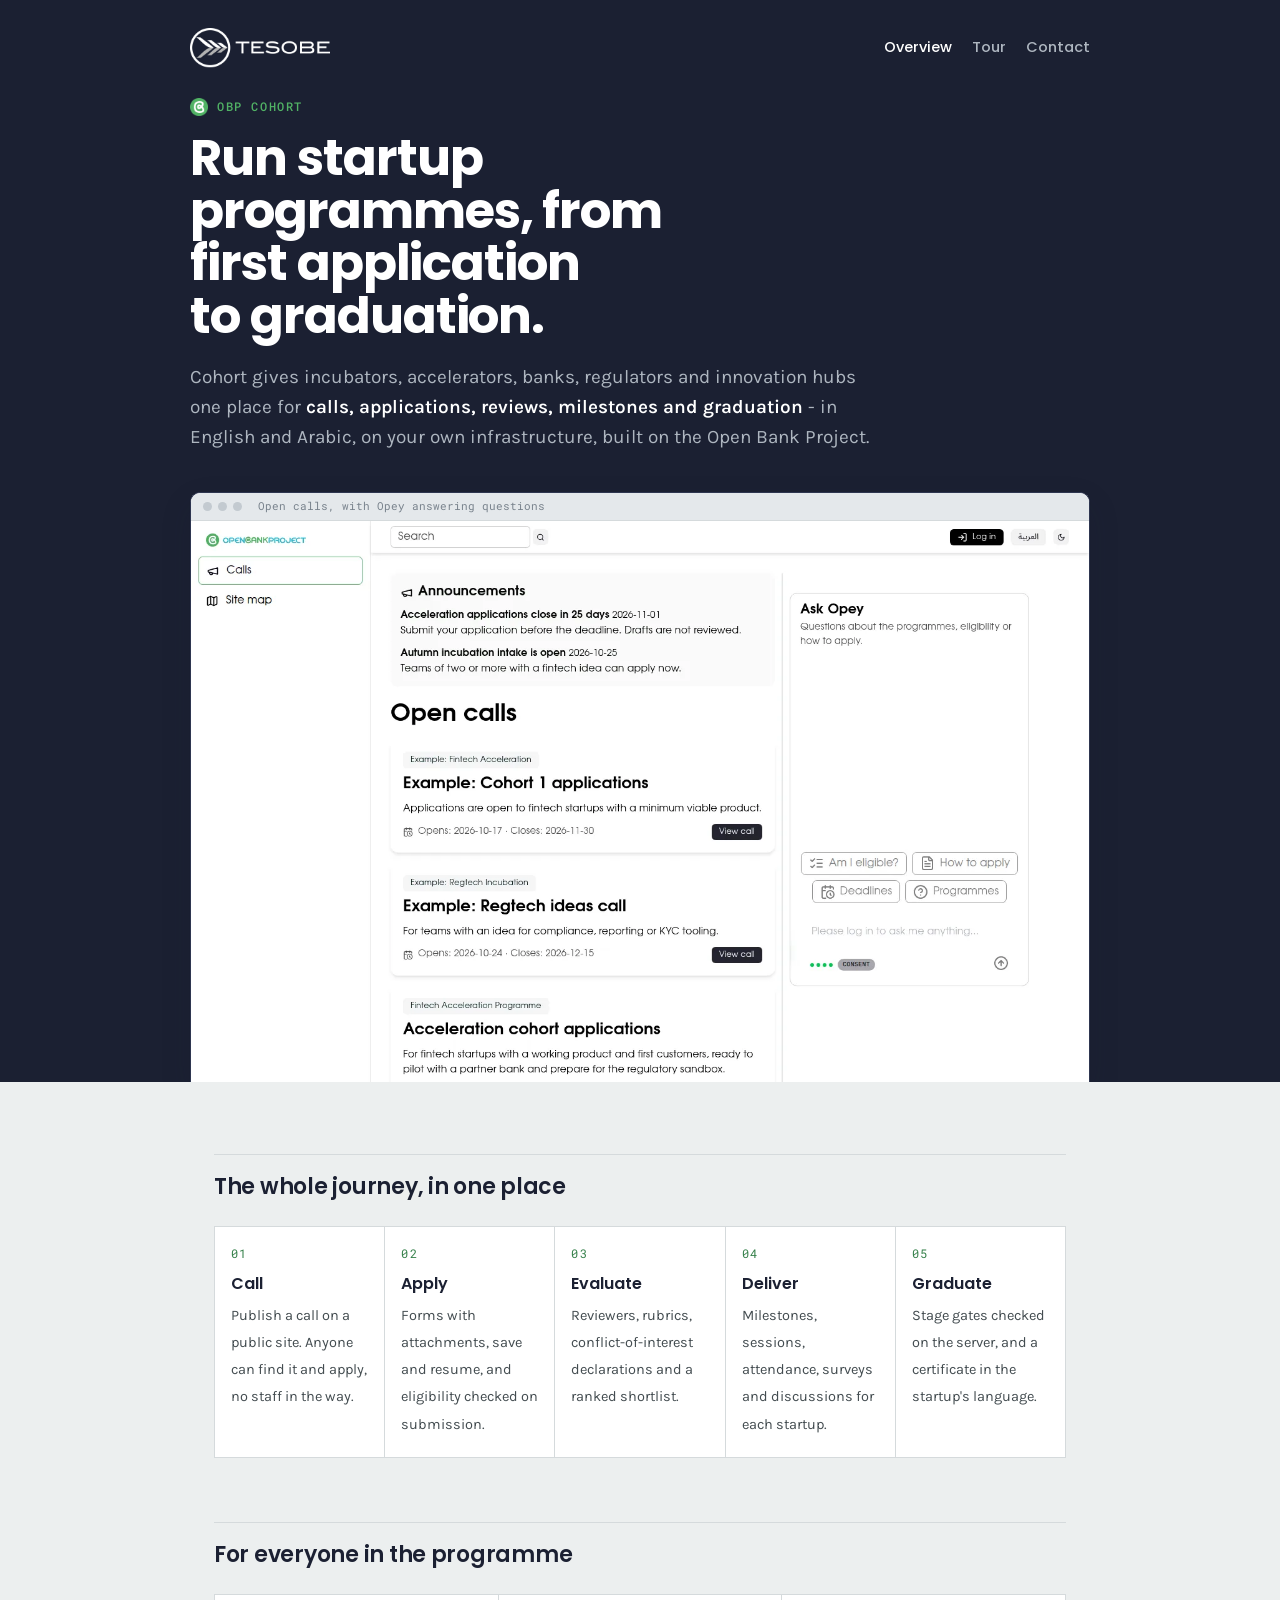
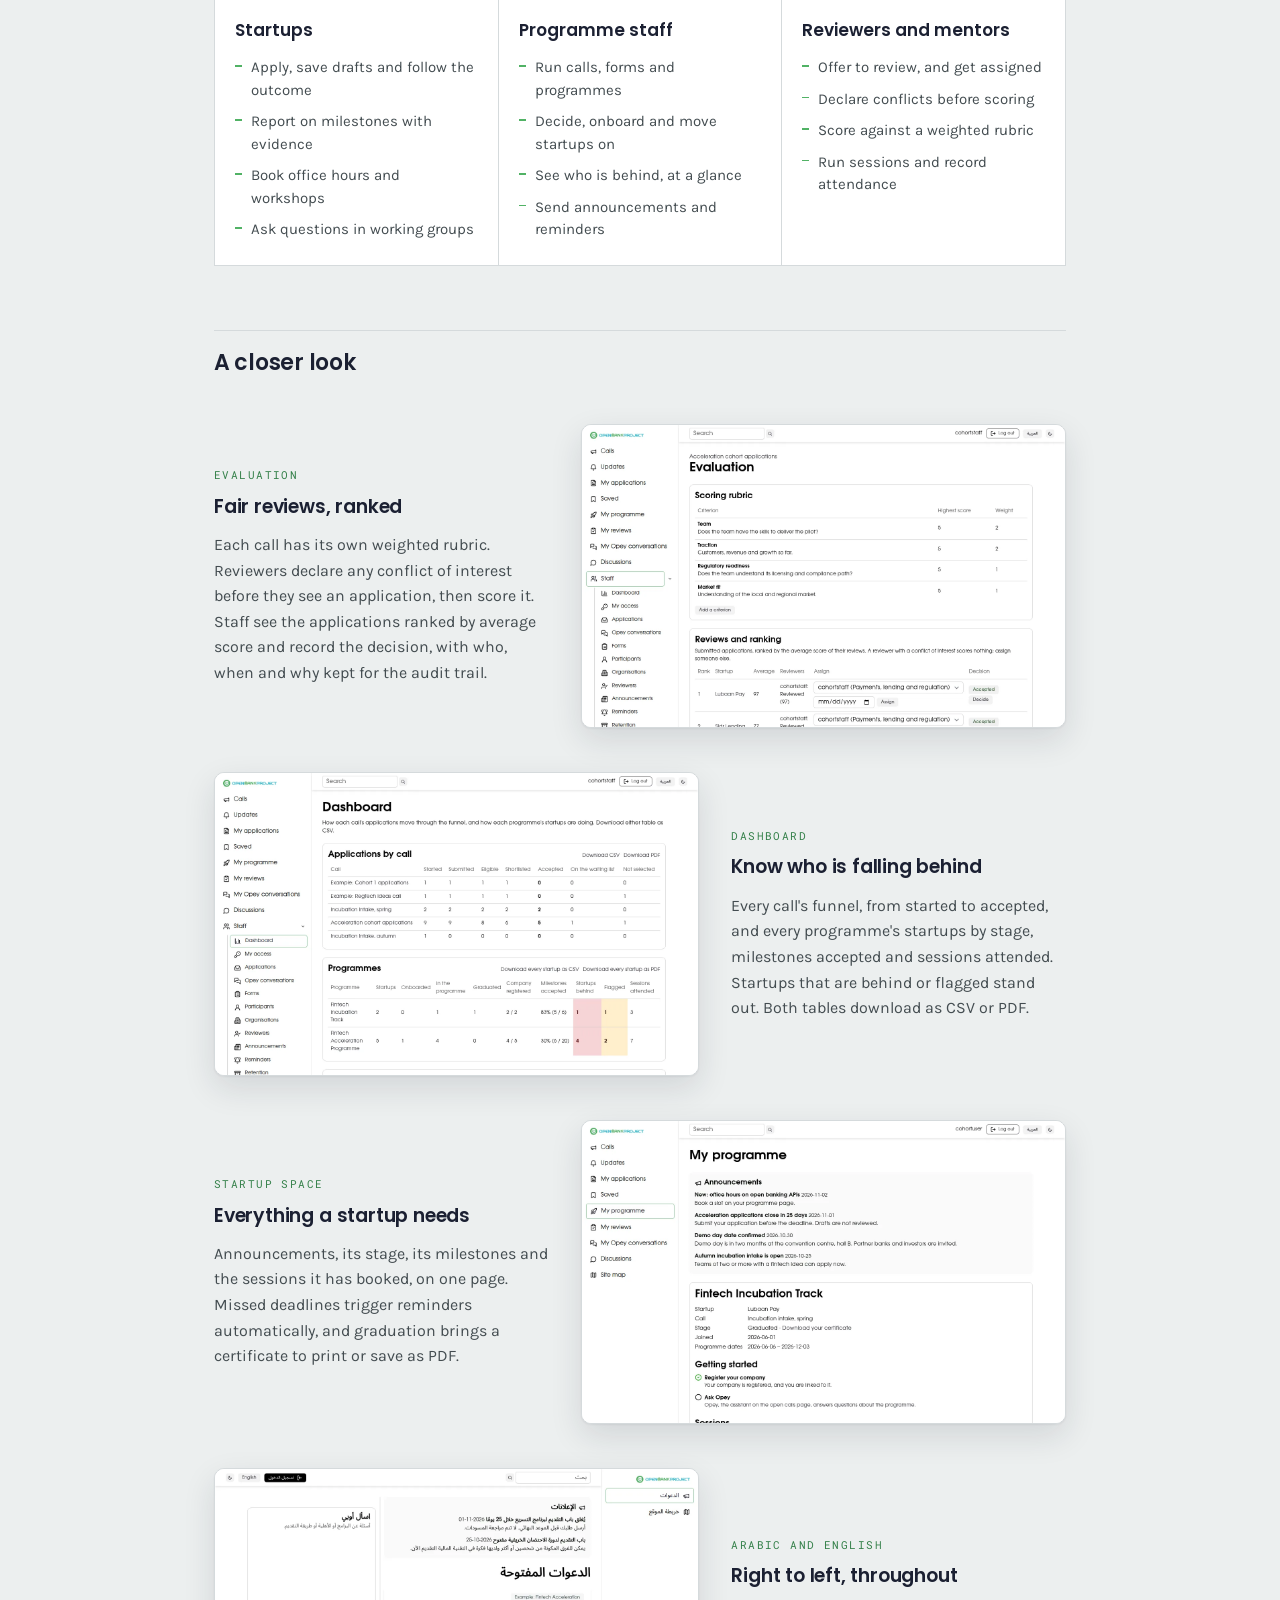
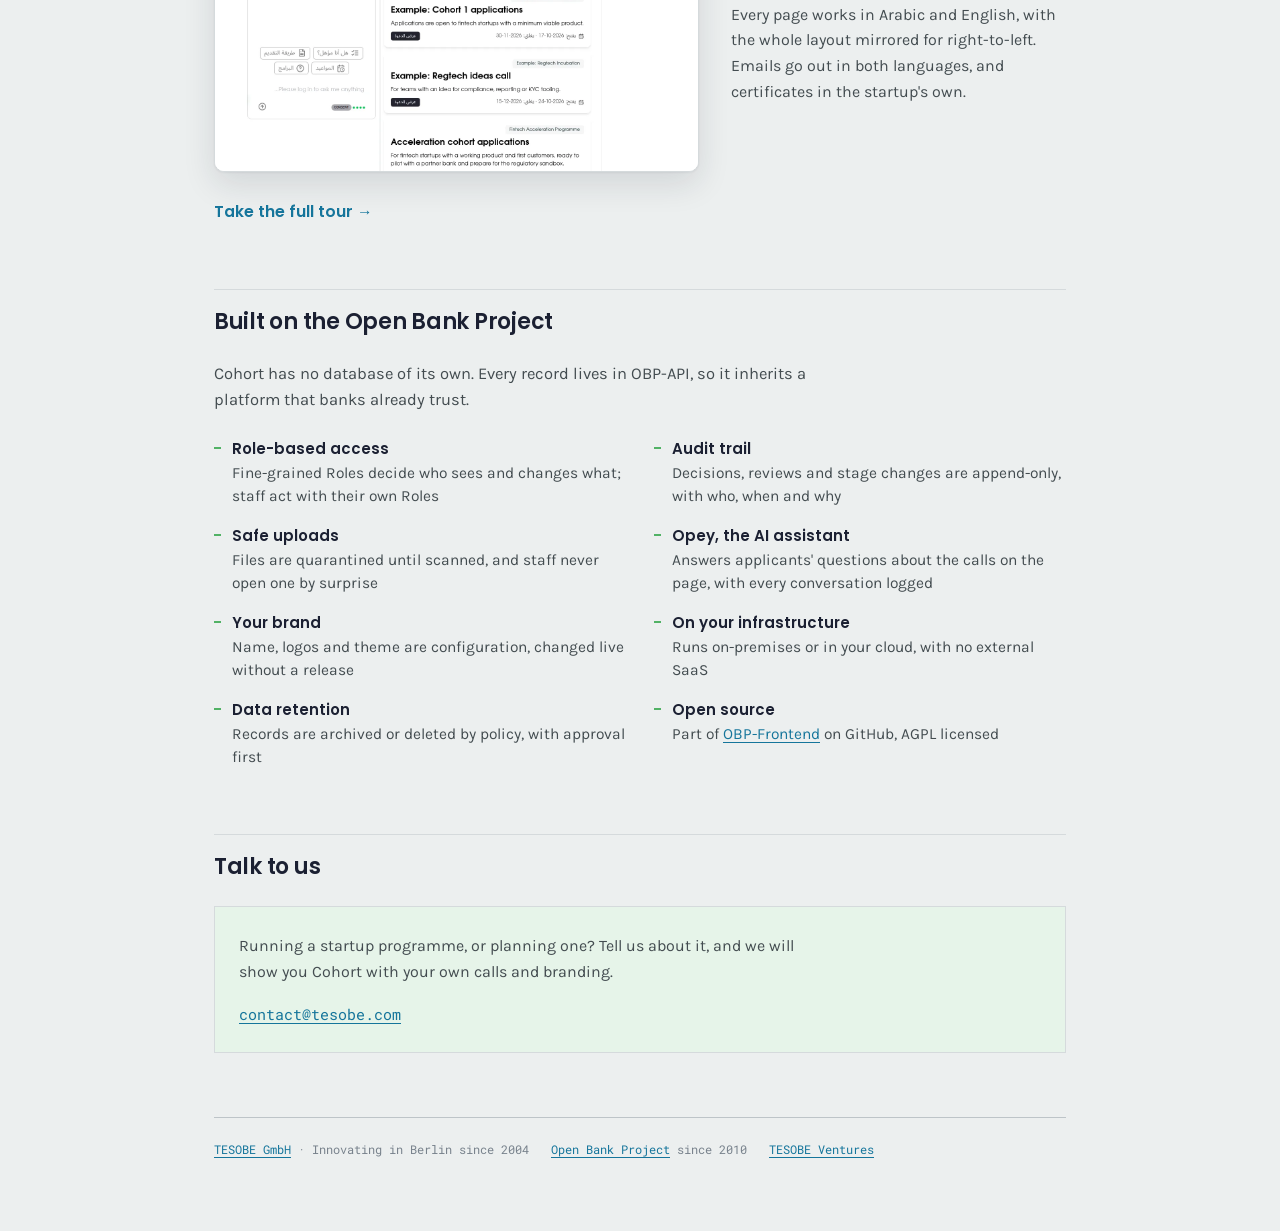
==== commit 718a0fbf: "tweaks" ====
--- a/docs/index.html
+++ b/docs/index.html
@@ -147,7 +147,7 @@
 
   <footer>
     <p class="stats">
-      <span><a href="https://www.tesobe.com">TESOBE GmbH</a> · Berlin since 2004</span>
+      <span><a href="https://www.tesobe.com">TESOBE GmbH</a> · Innovating in Berlin since 2004</span>
       <span><a href="https://www.openbankproject.com">Open Bank Project</a> since 2010</span>
       <span><a href="https://ventures.tesobe.com">TESOBE Ventures</a></span>
     </p>
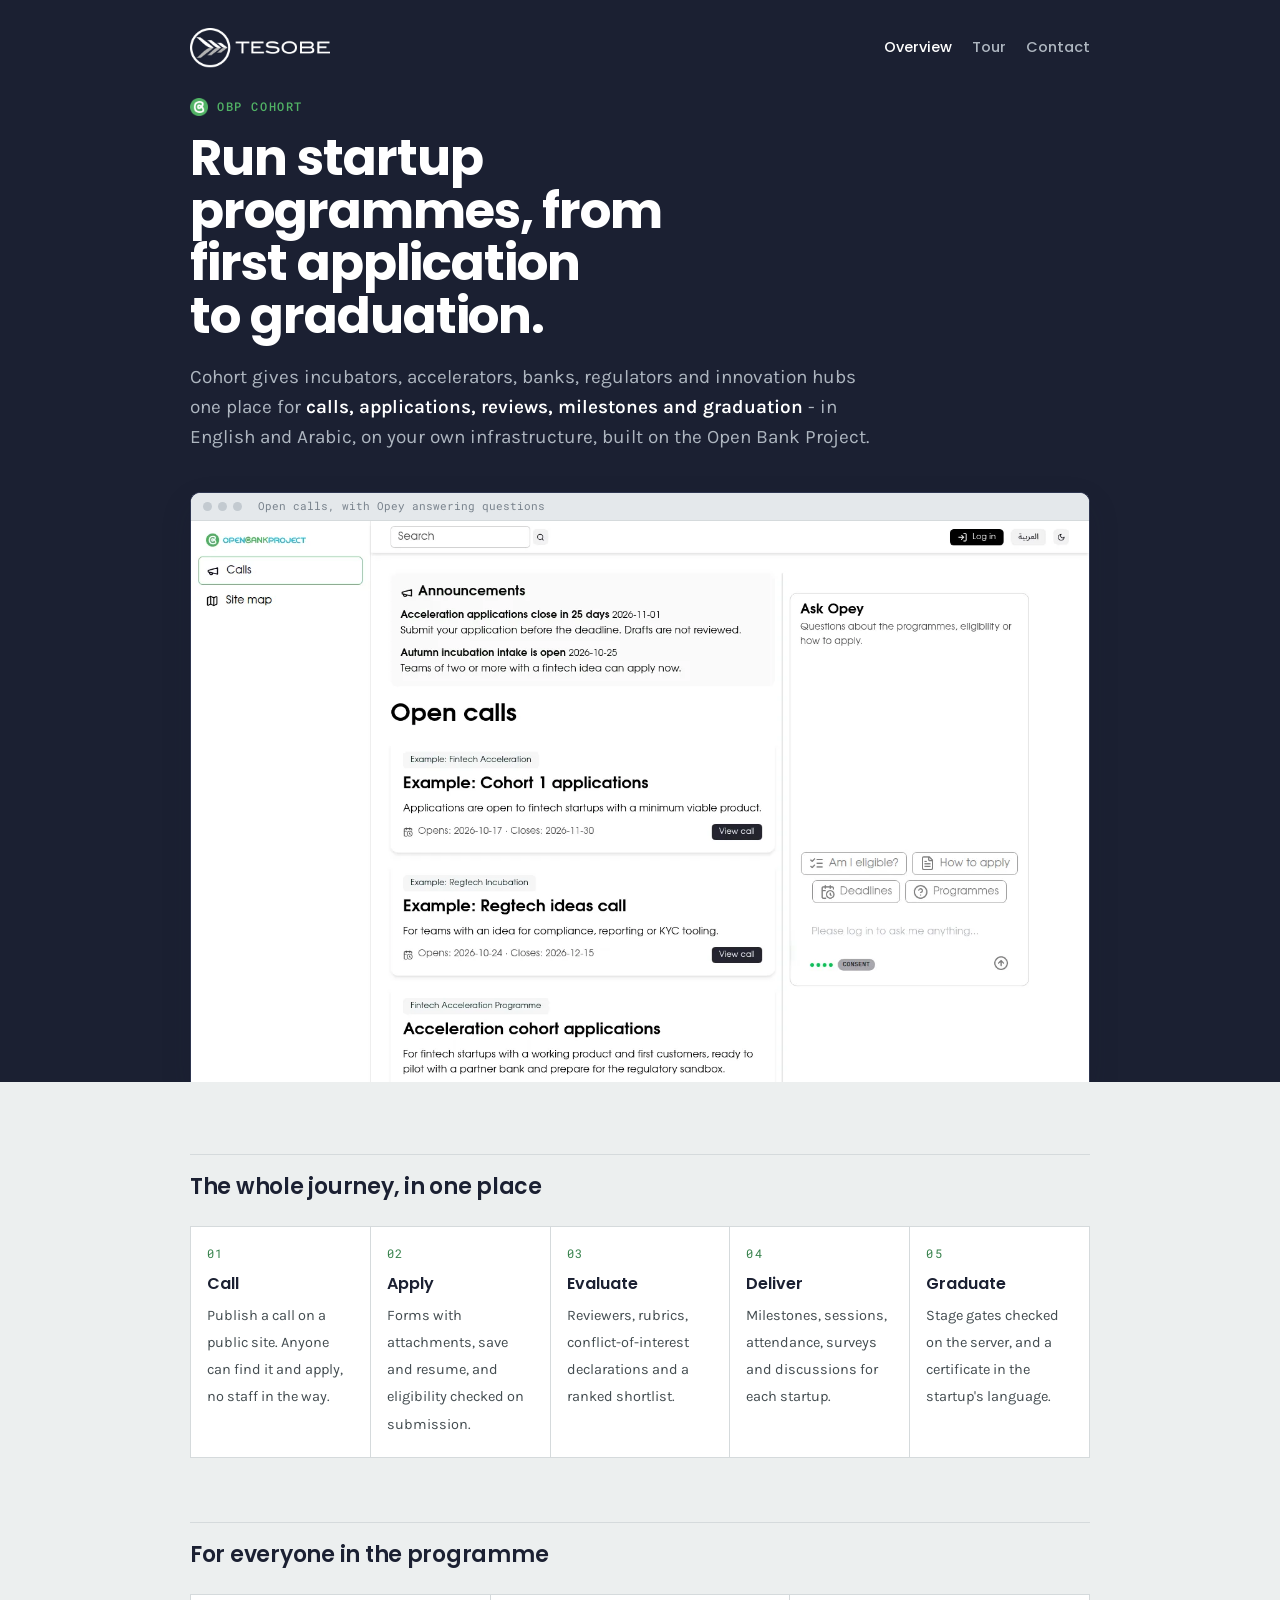
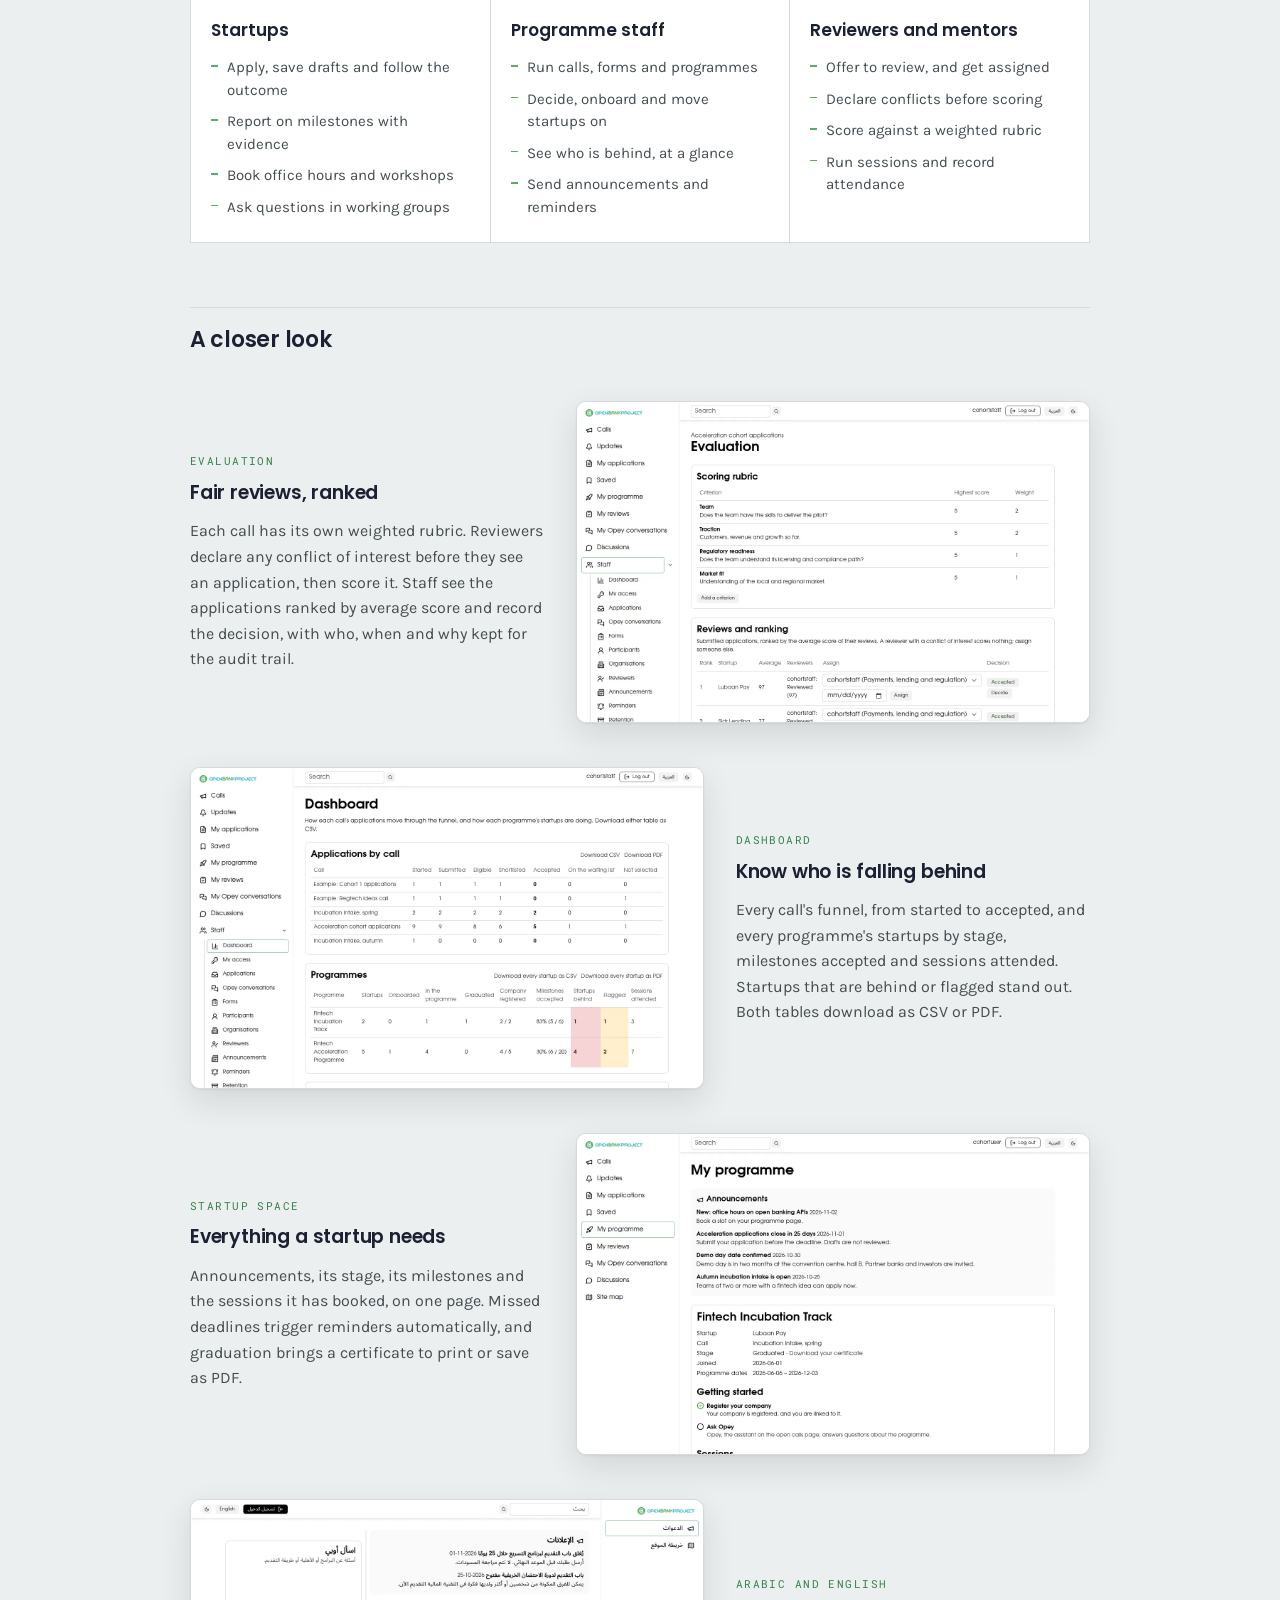
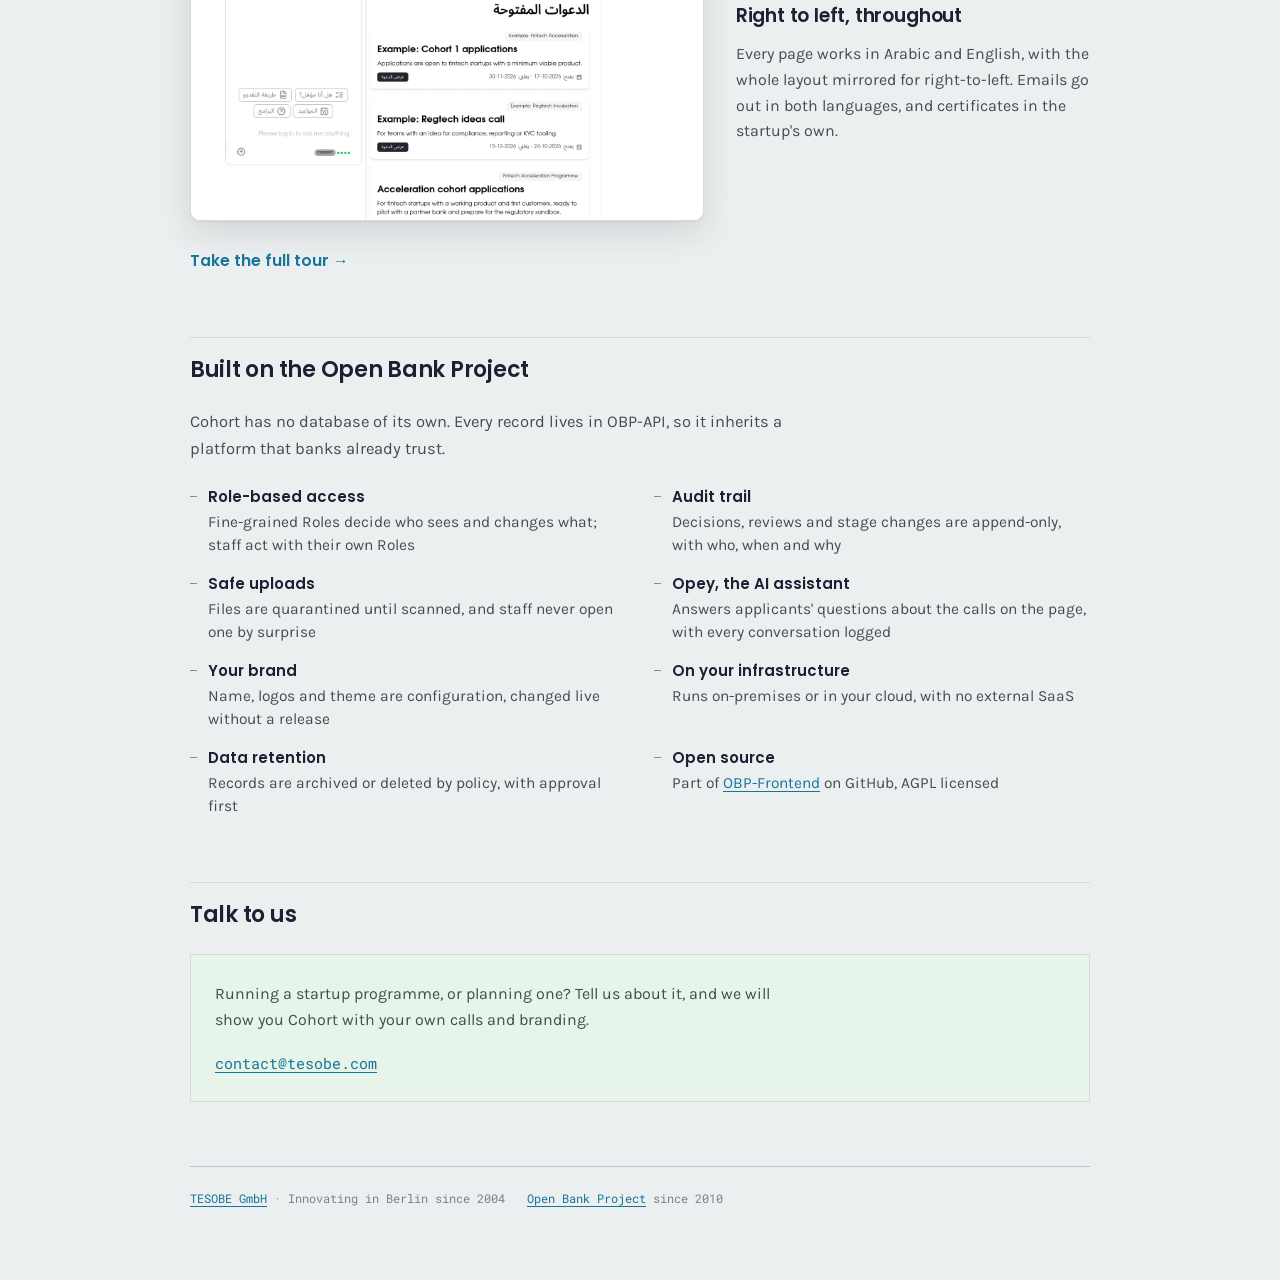
==== commit c989637f: "width" ====
--- a/docs/index.html
+++ b/docs/index.html
@@ -149,7 +149,6 @@
     <p class="stats">
       <span><a href="https://www.tesobe.com">TESOBE GmbH</a> · Innovating in Berlin since 2004</span>
       <span><a href="https://www.openbankproject.com">Open Bank Project</a> since 2010</span>
-      <span><a href="https://ventures.tesobe.com">TESOBE Ventures</a></span>
     </p>
   </footer>
 
--- a/docs/style.css
+++ b/docs/style.css
@@ -63,7 +63,7 @@
   -webkit-font-smoothing:antialiased;
 }
 img{max-width:100%}
-.page{max-width:900px; margin:0 auto; padding-inline:24px; padding-block:8px 72px}
+.page{max-width:948px; margin:0 auto; padding-inline:24px; padding-block:8px 72px}
 @media (max-width:520px){ .page{padding-inline:16px; padding-block:4px 56px} }
 
 a{color:var(--accent); text-underline-offset:3px; text-decoration-thickness:1px}
